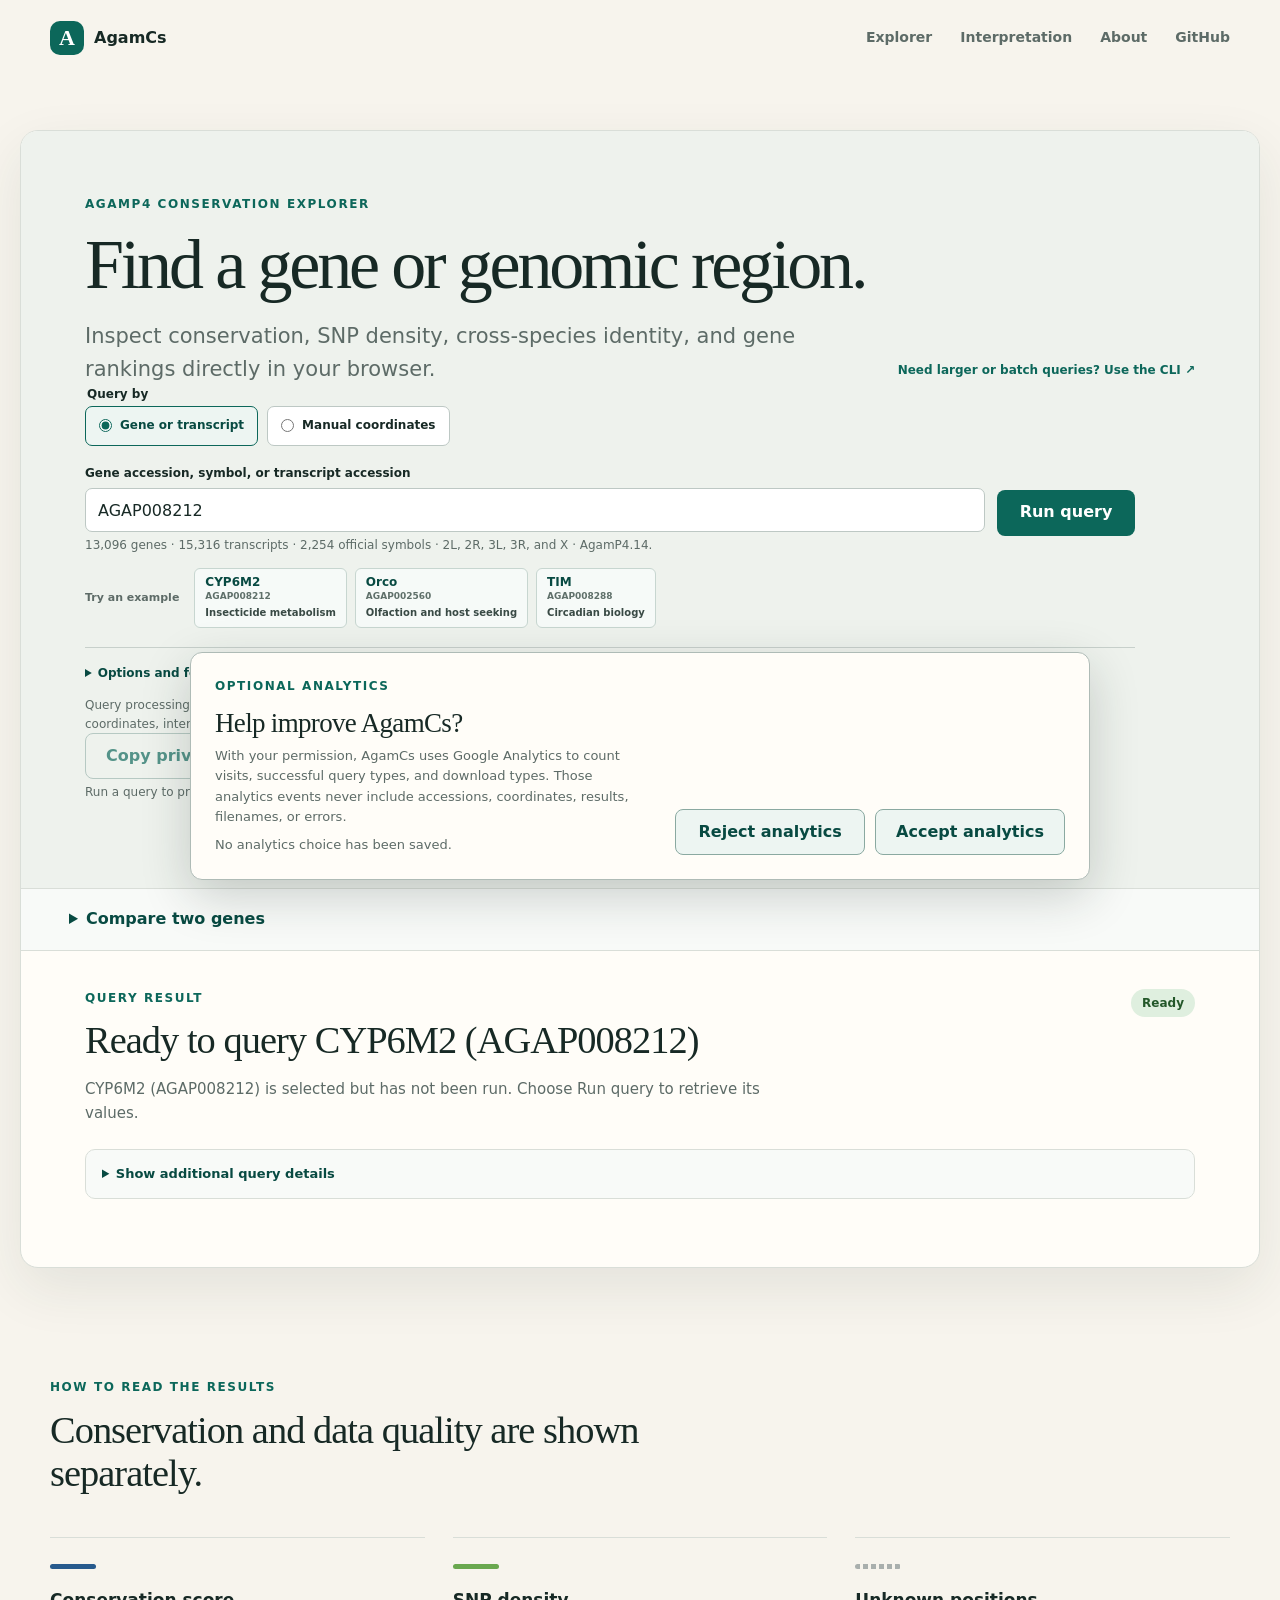
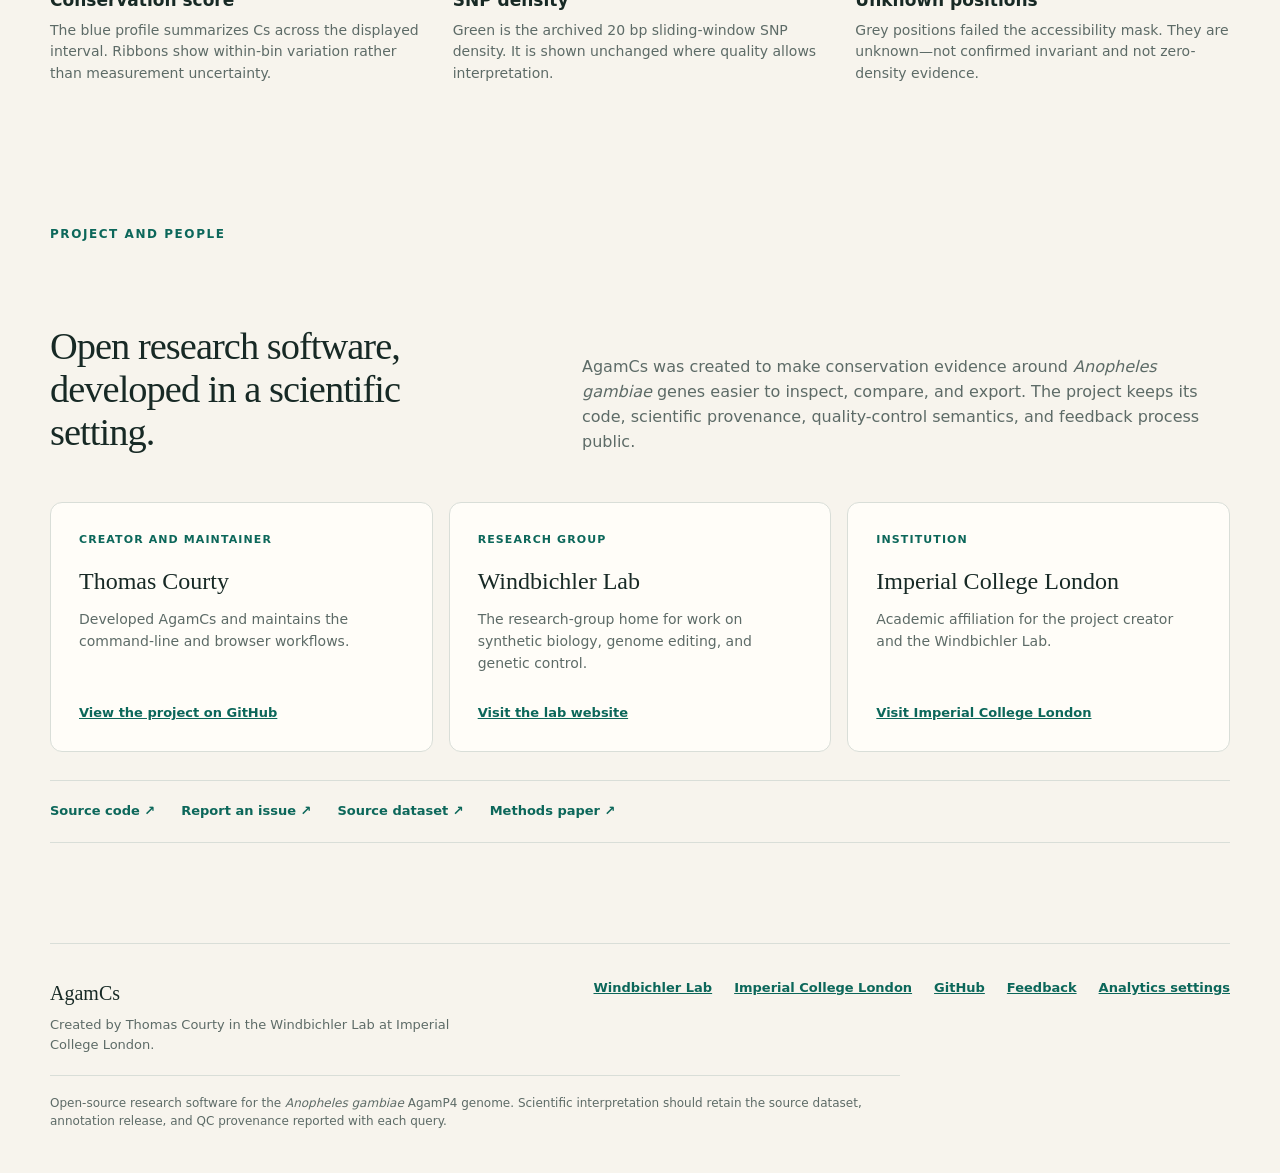
==== docs/index.html @ 81d668f6 "Simplify two-gene comparison presentation" ====
<!doctype html>
<html lang="en">
<head>
  <meta charset="utf-8">
  <meta name="viewport" content="width=device-width, initial-scale=1">
  <meta name="description" content="Explore AgamP4.14 conservation, SNP density, and cross-species identity around Anopheles gambiae genes, transcripts, or any given genomic intervals.">
  <meta name="author" content="Thomas Courty">
  <meta name="theme-color" content="#0c675a">
  <meta property="og:type" content="website">
  <meta property="og:site_name" content="AgamCs">
  <meta property="og:title" content="AgamCs conservation explorer">
  <meta property="og:description" content="Explore AgamP4.14 conservation, SNP density, and cross-species identity around Anopheles gambiae genes, transcripts, or any given genomic intervals.">
  <meta property="og:url" content="https://tycour.github.io/AgamCs/">
  <meta property="og:image" content="https://tycour.github.io/AgamCs/assets/examples/AGAP008212/cs_snp_summary.png">
  <meta name="twitter:card" content="summary_large_image">
  <title>AgamCs conservation explorer</title>
  <link rel="canonical" href="https://tycour.github.io/AgamCs/">
  <link rel="icon" href="assets/favicon.svg" type="image/svg+xml">
  <link rel="stylesheet" href="assets/site.css?v=2026-09-06-two-gene-comparison-v2">
  <script src="assets/plot-model.js?v=2026-09-06-two-gene-comparison-v2" defer></script>
  <script src="assets/query-summary.js?v=2026-09-06-two-gene-comparison-v2" defer></script>
  <script src="assets/query-intervals.js?v=2026-09-06-two-gene-comparison-v2" defer></script>
  <script src="assets/notable-windows.js?v=2026-09-06-two-gene-comparison-v2" defer></script>
  <script src="assets/species-context.js?v=2026-09-06-two-gene-comparison-v2" defer></script>
  <script src="assets/query-report.js?v=2026-09-06-two-gene-comparison-v2" defer></script>
  <script src="assets/two-gene-comparison.js?v=2026-09-06-two-gene-comparison-v2" defer></script>
  <script src="assets/live-plots.js?v=2026-09-06-two-gene-comparison-v2" defer></script>
  <script src="assets/gene-search.js?v=2026-09-06-two-gene-comparison-v2" defer></script>
  <script src="assets/gene-ranking.js?v=2026-09-06-two-gene-comparison-v2" defer></script>
  <script src="assets/accession-lookup.js?v=2026-09-06-two-gene-comparison-v2" defer></script>
  <script src="assets/query-contract.js?v=2026-09-06-two-gene-comparison-v2" defer></script>
  <script src="assets/query-interaction.js?v=2026-09-06-two-gene-comparison-v2" defer></script>
  <script src="assets/query-permalink.js?v=2026-09-06-two-gene-comparison-v2" defer></script>
  <script src="assets/analytics.js?v=2026-09-06-two-gene-comparison-v2" data-measurement-id="G-25RC4QKPP9" defer></script>
  <script src="assets/site.js?v=2026-09-06-two-gene-comparison-v2" defer></script>
</head>
<body>
  <header class="site-header">
    <a class="brand" href="./" aria-label="AgamCs home">
      <span class="brand-mark" aria-hidden="true">A</span>
      <span>AgamCs</span>
    </a>
    <nav aria-label="Primary navigation">
      <a href="#explorer">Explorer</a>
      <a href="#interpretation">Interpretation</a>
      <a href="#about">About</a>
      <a href="https://github.com/Tycour/AgamCs">GitHub</a>
    </nav>
  </header>

  <main>
    <section class="workspace" id="explorer" aria-labelledby="explorer-title">
      <form class="query-panel benchmark-form" id="benchmark-form">
        <div class="query-heading">
          <div>
            <p class="eyebrow">AgamP4 conservation explorer</p>
            <h1 id="explorer-title">Find a gene or genomic region.</h1>
            <p class="lede">Inspect conservation, SNP density, cross-species identity, and gene rankings directly in your browser.</p>
          </div>
          <a class="query-cli-link" href="https://github.com/Tycour/AgamCs#command-line-installation">Need larger or batch queries? Use the CLI ↗</a>
        </div>
        <fieldset class="query-mode-switch">
          <legend>Query by</legend>
          <label class="query-mode-control">
            <input type="radio" name="live-query-mode" value="accession" checked>
            <span>Gene or transcript</span>
          </label>
          <label class="query-mode-control">
            <input type="radio" name="live-query-mode" value="coordinates">
            <span>Manual coordinates</span>
          </label>
        </fieldset>
        <div class="query-primary-row">
          <div class="query-input-panel accession-query-panel" id="accession-query-panel">
            <label for="live-accession">Gene accession, symbol, or transcript accession</label>
            <div class="accession-combobox" id="accession-combobox">
              <input id="live-accession" name="live-accession" value="AGAP008212" autocomplete="off" spellcheck="false" role="combobox" aria-autocomplete="list" aria-haspopup="listbox" aria-expanded="false" aria-controls="accession-suggestions" aria-describedby="accession-index-help accession-search-status">
              <div class="accession-suggestions-panel" id="accession-suggestions-panel" hidden>
                <ul class="accession-suggestions" id="accession-suggestions" role="listbox" aria-label="Matching AgamP4 genes and transcripts"></ul>
                <p class="accession-suggestions-note" id="accession-suggestions-note"></p>
              </div>
            </div>
            <p class="visually-hidden" id="accession-search-status" role="status" aria-live="polite"></p>
            <p class="field-help" id="accession-index-help">Loading the versioned AgamP4.14 gene index…</p>
          </div>
          <div class="query-input-panel coordinate-query-panel" id="coordinate-query-panel" hidden>
            <div>
              <label for="benchmark-chromosome">Chromosome</label>
              <select id="benchmark-chromosome" name="chromosome">
                <option>2L</option><option>2R</option><option>3L</option><option>3R</option><option>X</option>
              </select>
            </div>
            <div>
              <label for="benchmark-start">Start (1-based)</label>
              <input id="benchmark-start" name="start" type="number" min="1" value="6928858">
            </div>
            <div>
              <label for="benchmark-end">End (inclusive)</label>
              <input id="benchmark-end" name="end" type="number" min="1" value="6930547">
            </div>
          </div>
          <button class="button primary query-submit" id="benchmark-submit" type="submit">Run query</button>
        </div>
        <div class="featured-example-strip" id="featured-example-strip">
          <span>Try an example</span>
          <div class="featured-example-actions" id="featured-example-actions" aria-label="Quick featured examples">
            <span class="featured-example-loading">Loading examples…</span>
          </div>
        </div>
        <details class="query-options" id="query-options">
          <summary>Options and featured examples</summary>
          <div class="query-options-body">
            <div class="accession-query-options" id="accession-query-options">
              <div class="padding-control">
                <label for="accession-padding">Padding per side (bp)</label>
                <input id="accession-padding" name="accession-padding" type="number" min="0" step="1" value="0" inputmode="numeric" required>
                <p class="field-help" id="padding-help">Applied only to accession queries. The allowable padding will appear after the gene index loads.</p>
              </div>
              <div class="isoform-control" id="isoform-control" hidden>
                <label for="isoform-select">Transcript isoform</label>
                <select id="isoform-select" name="isoform-select"></select>
                <p class="field-help" id="isoform-help">Choose the representative default or an exact transcript.</p>
              </div>
              <div class="example-shortcut">
                <label for="example-select">Featured examples</label>
                <select id="example-select" name="example-select">
                  <option value="">Choose a featured example...</option>
                </select>
                <p class="field-help" id="catalogue-help">Loading featured examples...</p>
              </div>
            </div>
            <div class="overlap-annotation-control">
              <label for="show-overlapping-annotations">
                <input id="show-overlapping-annotations" name="show-overlapping-annotations" type="checkbox" disabled>
                <span>Show overlapping gene annotations</span>
              </label>
              <p class="field-help" id="overlap-annotation-help">Loading the versioned gene index…</p>
            </div>
          </div>
        </details>
        <p class="privacy-note">Query processing runs in your browser. Optional aggregate usage statistics are sent to Google Analytics only if you accept them; accessions, coordinates, interval names and bounds, results, filenames, and errors are never included.</p>
        <div class="permalink-actions">
          <button class="button secondary" id="copy-query-permalink" type="button" disabled>Copy private permalink…</button>
          <p class="field-help" id="query-permalink-status" aria-live="polite">Run a query to prepare a private permalink. Its fragment is kept out of HTTP requests and referrers.</p>
        </div>
      </form>

      <details class="comparison-disclosure" id="two-gene-comparison">
        <summary>Compare two genes</summary>
      <section class="two-gene-comparison" aria-labelledby="two-gene-comparison-heading">
        <div class="query-summary-heading">
          <div>
            <h2 id="two-gene-comparison-heading">Compare two genes in context</h2>
            <p>See standardized conservation and variation context for two genes. Each locus keeps its own genomic coordinates.</p>
          </div>
        </div>
        <form id="comparison-form" class="comparison-form">
          <label for="comparison-left-accession">Gene or transcript accession / symbol
            <input id="comparison-left-accession" required autocomplete="off" spellcheck="false" value="AGAP008212">
          </label>
          <label for="comparison-right-accession">Compare with
            <input id="comparison-right-accession" required autocomplete="off" spellcheck="false" value="AGAP006241">
          </label>
          <div class="comparison-actions">
            <button class="button primary" id="comparison-submit" type="submit">Compare genes</button>
            <button class="button secondary" id="comparison-cancel" type="button" hidden>Cancel replacement</button>
          </div>
        </form>
        <p class="field-help" id="comparison-status" aria-live="polite">Enter two distinct indexed genes.</p>
        <div class="comparison-results" id="comparison-results" hidden>
          <div class="comparison-locus-grid" id="comparison-locus-grid"></div>
          <div class="query-summary-table-scroll"><table class="query-summary-table comparison-table"><thead><tr><th scope="col">Summary</th><th scope="col" id="comparison-left-heading">Gene</th><th scope="col" id="comparison-right-heading">Gene</th></tr></thead><tbody id="comparison-table-body"></tbody></table></div>
          <details class="comparison-partitions" id="comparison-partitions">
            <summary>Representative-transcript partition percentiles</summary>
            <p>These static rankings use the pinned representative transcript shown above.</p>
            <div class="query-summary-table-scroll"><table class="query-summary-table comparison-table"><thead><tr><th scope="col">Partition</th><th scope="col" id="comparison-left-partition-heading">Gene</th><th scope="col" id="comparison-right-partition-heading">Gene</th></tr></thead><tbody id="comparison-partition-table-body"></tbody></table></div>
          </details>
          <div class="report-actions comparison-downloads">
            <a class="button secondary" id="comparison-left-tsv" hidden download>Download exact TSV</a>
            <a class="button secondary" id="comparison-right-tsv" hidden download>Download exact TSV</a>
            <a class="button secondary" id="comparison-export" hidden download>Download comparison TSV</a>
          </div>
        </div>
      </section>
      </details>

      <div class="results-panel" id="results-portal" aria-live="polite">
        <div class="result-heading">
          <div>
            <p class="eyebrow">Query result</p>
            <h2 id="result-title">Ready for a query</h2>
          </div>
          <span class="ready-badge" id="result-status">Ready</span>
        </div>
        <p class="result-description" id="benchmark-status">Choose an AgamP4.14 gene accession or symbol, transcript accession, manual interval, or featured example.</p>
        <dl class="resolved-accession" id="resolved-accession" hidden>
          <div><dt>Query ID</dt><dd id="resolved-accession-id">—</dd></div>
          <div><dt>Gene</dt><dd id="resolved-gene-id">—</dd></div>
          <div><dt>Transcript</dt><dd id="resolved-transcript">—</dd></div>
          <div><dt>Padding</dt><dd id="resolved-padding">—</dd></div>
          <div><dt>Strand</dt><dd id="resolved-strand">—</dd></div>
          <div><dt>Annotation</dt><dd id="resolved-annotation">—</dd></div>
          <div><dt>Index</dt><dd id="resolved-index-version">—</dd></div>
        </dl>
        <div class="live-visuals" id="live-visuals" hidden>
          <div class="live-visual-heading">
            <div>
              <p class="eyebrow">Query figures</p>
              <h3>Conservation, variation and species identity</h3>
            </div>
            <p id="live-annotation-note">Genomic-coordinate view. Overlapping-gene annotations are optional.</p>
          </div>
          <section class="live-figure-section" id="live-signals-panel" aria-labelledby="live-signals-heading">
            <header class="live-figure-title">
              <div><span>Figure 1</span><h4 id="live-signals-heading">Conservation and SNP density</h4></div>
              <p>Per-base conservation with accessible-base variation and QC context.</p>
            </header>
            <div class="live-plot" id="live-signal-plot"></div>
            <a class="download-link figure-download" id="live-signal-download" hidden download>Download Cs + SNP/QC figure (SVG)</a>
          </section>
          <section class="live-figure-section" id="live-heatmap-panel" aria-labelledby="live-heatmap-heading">
            <header class="live-figure-title">
              <div><span>Figure 2</span><h4 id="live-heatmap-heading">Species identity heatmap</h4></div>
              <p>Cross-species identity across the same genomic interval.</p>
            </header>
            <div class="live-plot" id="live-heatmap-plot"></div>
            <details class="species-display-controls" id="species-display-controls">
              <summary>Species display controls (heatmap only)</summary>
              <p>Selection, ordering, and clade collapse change only Figure 2 and its SVG. The exact TSV and species/clade summary retain all comparison species.</p>
              <div class="species-display-toolbar">
                <label for="species-display-order">Row order
                  <select id="species-display-order">
                    <option value="topology">Versioned topology</option>
                    <option value="alphabetical">Alphabetical</option>
                  </select>
                </label>
                <div class="species-display-actions" aria-label="Species selection actions">
                  <button class="button secondary" id="species-select-all" type="button">Select all</button>
                  <button class="button secondary" id="species-clear-all" type="button">Clear all</button>
                </div>
              </div>
              <fieldset>
                <legend>Visible species</legend>
                <div class="species-checkbox-grid" id="species-checkbox-grid"></div>
              </fieldset>
              <fieldset>
                <legend>Collapse encoded clades</legend>
                <div class="species-checkbox-grid" id="clade-collapse-grid"></div>
              </fieldset>
              <p id="species-display-status" aria-live="polite">All species are shown in versioned-topology order.</p>
            </details>
            <a class="download-link figure-download" id="live-heatmap-download" hidden download>Download species heatmap (SVG)</a>
          </section>
          <section class="plot-range-controls" aria-labelledby="plot-range-heading">
            <div class="plot-range-intro">
              <h4 id="plot-range-heading">Displayed range</h4>
              <p id="plot-range-current">Run a query to enable range zoom.</p>
            </div>
            <div class="plot-range-actions">
              <button class="button secondary" id="plot-range-select" type="button" aria-pressed="false" disabled>Select range</button>
              <button class="button secondary" id="plot-range-back" type="button" disabled>Zoom out</button>
              <button class="button secondary" id="plot-range-reset" type="button" disabled>Reset full query</button>
            </div>
            <div class="plot-range-coordinate-controls" aria-label="Zoom to genomic coordinates">
              <label for="plot-range-start">Start
                <input id="plot-range-start" type="number" step="1" inputmode="numeric" disabled>
              </label>
              <label for="plot-range-end">End
                <input id="plot-range-end" type="number" step="1" inputmode="numeric" disabled>
              </label>
              <button class="button secondary" id="plot-range-apply" type="button" disabled>Zoom to coordinates</button>
            </div>
            <p id="plot-range-status" aria-live="polite">Select range enables horizontal dragging on either plot. Plot selections expand outward to the displayed bin boundaries; the exact TSV remains the full query.</p>
          </section>
        </div>
        <details class="supplementary-results" id="supplementary-results">
          <summary>Show additional query details</summary>
          <div class="supplementary-results-content">
            <div class="plot-resolution-controls" aria-labelledby="plot-resolution-heading">
              <div class="plot-resolution-intro">
                <h4 id="plot-resolution-heading">Plot resolution</h4>
                <p>Adaptive preserves per-base detail for loci through 1,000 bases and otherwise uses the highest bounded display resolution.</p>
              </div>
              <label for="signal-resolution">Cs/SNP signal
                <select id="signal-resolution"><option value="adaptive">Adaptive</option></select>
              </label>
              <label for="heatmap-resolution">Species heatmap
                <select id="heatmap-resolution"><option value="adaptive">Adaptive</option></select>
              </label>
              <p id="plot-resolution-status" aria-live="polite">Effective resolution will appear after a query.</p>
            </div>
            <p class="plot-method-note" id="plot-method-note">Adaptive uses one display bin per base through 1,000 bases, then the bounded maximum of 1,000 bins, preserving the strongest available detail without unbounded SVG growth. Cs itself is per-base; SNP density remains the archived centred 20-bp rolling statistic, and CNEr evidence remains derived from 30/50-bp source windows. Finer display subdivision does not add biological resolution. Hover for query values; range zoom and the optional overlapping-gene tracks re-render retained full-query data without another genomic request. Additional loci use one representative transcript per overlapping gene; the queried gene retains its selected or complete isoform display. Transcript labels link to the matching VectorBase gene record in a new tab. The exact TSV retains every queried base and species row, while SVG downloads use the active displayed range, annotation choice, and resolution.</p>
        <section class="ranking-section" id="ranking-section" aria-labelledby="ranking-section-heading" hidden>
          <h3 id="ranking-section-heading">Representative-transcript gene rankings</h3>
          <p>These static, scope-specific global and chromosome-arm rankings use the pinned representative transcript. Selecting another isoform changes the query summaries, not these rankings.</p>
          <div class="ranking-grid">
            <section class="summary-scope-card summary-ranking-card" id="summary-cs-ranking-card" aria-labelledby="summary-cs-ranking-heading" hidden>
              <header><h4 id="summary-cs-ranking-heading">Cs percentile</h4><small>Higher Cs = more conserved</small></header>
              <div class="summary-metric-pair summary-ranking-scopes">
                <div><span>Whole gene span</span><strong id="summary-cs-rank-span">—</strong><small id="summary-cs-rank-span-detail">—</small></div>
                <div><span>Representative exons</span><strong id="summary-cs-rank-exons">—</strong><small id="summary-cs-rank-exons-detail">—</small></div>
                <div><span>Representative CDS</span><strong id="summary-cs-rank-cds">—</strong><small id="summary-cs-rank-cds-detail">—</small></div>
                <div><span>Representative UTR</span><strong id="summary-cs-rank-utr">—</strong><small id="summary-cs-rank-utr-detail">—</small></div>
                <div><span>Representative introns</span><strong id="summary-cs-rank-introns">—</strong><small id="summary-cs-rank-introns-detail">—</small></div>
              </div>
              <p class="summary-ranking-note" id="summary-cs-ranking-note"></p>
            </section>
            <section class="summary-scope-card summary-ranking-card" id="summary-snp-ranking-card" aria-labelledby="summary-snp-ranking-heading" hidden>
              <header><h4 id="summary-snp-ranking-heading">Low-variation percentile</h4><small>Higher = lower accessible-base SNP density</small></header>
              <div class="summary-metric-pair summary-ranking-scopes">
                <div><span>Whole gene span</span><strong id="summary-snp-rank-span">—</strong><small id="summary-snp-rank-span-detail">—</small></div>
                <div><span>Representative exons</span><strong id="summary-snp-rank-exons">—</strong><small id="summary-snp-rank-exons-detail">—</small></div>
                <div><span>Representative CDS</span><strong id="summary-snp-rank-cds">—</strong><small id="summary-snp-rank-cds-detail">—</small></div>
                <div><span>Representative UTR</span><strong id="summary-snp-rank-utr">—</strong><small id="summary-snp-rank-utr-detail">—</small></div>
                <div><span>Representative introns</span><strong id="summary-snp-rank-introns">—</strong><small id="summary-snp-rank-introns-detail">—</small></div>
              </div>
              <p class="summary-ranking-note" id="summary-snp-ranking-note"></p>
            </section>
          </div>
        </section>
        <details class="query-details">
          <summary>Data source, QC and query limits</summary>
          <dl class="query-provenance" id="query-provenance">
            <div><dt>Assembly</dt><dd id="query-assembly">AgamP4</dd></div>
            <div><dt>Coordinates</dt><dd id="query-coordinate-convention">1-based inclusive</dd></div>
            <div><dt>Arrays</dt><dd id="query-arrays">Cs, SNP density, species stack</dd></div>
            <div><dt>Source</dt><dd><a id="query-source" href="https://doi.org/10.5281/zenodo.4304586">Zenodo 4304586</a></dd></div>
            <div><dt>Accessibility/QC</dt><dd id="query-accessibility">Separate companion track</dd></div>
          </dl>
          <p class="field-help">Browser query limit: 200,000 bases. This engineering ceiling is not a biological threshold: it supports 13,080 of 13,097 indexed genes (99.8702%); the 17 longer genes remain available through the CLI. The versioned index covers AGAP genes and transcript isoforms on 2L, 2R, 3L, 3R, and X; official gene symbols come from a separately versioned AgamP4 naming index. Failed accessibility/QC positions are shown separately as unknown.</p>
        </details>
        <div class="query-summary" id="query-summary" hidden>
          <div class="query-summary-heading">
            <div><h3>Exact query and selected-transcript summaries</h3><p id="query-summary-subject"></p></div>
            <code id="query-summary-version">agamcs-query-summary-v1</code>
          </div>
          <div class="query-summary-table-scroll">
            <table class="query-summary-table">
              <thead>
                <tr>
                  <th scope="col">Scope</th>
                  <th scope="col">Bases</th>
                  <th scope="col">Mean Cs</th>
                  <th scope="col">Accessibility</th>
                  <th scope="col">Accessible-base SNP mean</th>
                  <th scope="col">Longest inaccessible run</th>
                  <th scope="col">80% coverage audit</th>
                </tr>
              </thead>
              <tbody id="query-summary-body"></tbody>
            </table>
          </div>
          <p class="summary-method" id="summary-method-note"></p>
        </div>
        <section class="query-summary named-intervals" id="named-intervals" aria-labelledby="named-intervals-heading" hidden>
          <div class="query-summary-heading">
            <div><h3 id="named-intervals-heading">Named query intervals</h3><p id="named-intervals-subject">Define private, inclusive subregions within the exact retained query.</p></div>
            <code>agamcs-named-query-intervals-v1</code>
          </div>
          <div class="interval-editor" id="interval-editor">
            <label for="interval-name">Name<input id="interval-name" maxlength="80" required></label>
            <label for="interval-start">Start (1-based)<input id="interval-start" type="number" min="1" required></label>
            <label for="interval-end">End (inclusive)<input id="interval-end" type="number" min="1" required></label>
            <button class="button secondary" id="interval-save" type="submit">Add interval</button>
            <button class="button secondary" id="interval-cancel" type="button" hidden>Cancel edit</button>
          </div>
          <p class="field-help" id="interval-status" aria-live="polite">Intervals are browser-local until deliberately included in a permalink or report.</p>
          <div class="query-summary-table-scroll"><table class="query-summary-table interval-table"><thead><tr><th scope="col">Name and scope</th><th scope="col">Bases</th><th scope="col">Mean Cs</th><th scope="col">Accessibility</th><th scope="col">Accessible-base SNP mean</th><th scope="col">Actions</th></tr></thead><tbody id="named-intervals-body"></tbody></table></div>
        </section>
        <section class="query-summary species-context" id="species-context" aria-labelledby="species-context-heading" hidden>
          <div class="query-summary-heading">
            <div>
              <h3 id="species-context-heading">Species and encoded-clade context</h3>
              <p id="species-context-subject">Run a query to summarize exact detected CNEr evidence.</p>
            </div>
            <code id="species-context-version">agamcs-species-context-v1</code>
          </div>
          <div class="query-summary-table-scroll">
            <table class="query-summary-table species-context-table">
              <thead>
                <tr>
                  <th scope="col">Species or clade</th>
                  <th scope="col">Detected CNEr bases</th>
                  <th scope="col">Detected fraction</th>
                  <th scope="col">Mean identity</th>
                  <th scope="col">Longest undetected run</th>
                  <th scope="col">Lowest qualifying 100-bp identity window</th>
                </tr>
              </thead>
              <tbody id="species-context-body"></tbody>
            </table>
          </div>
          <p class="summary-method" id="species-context-method">Zero-coded positions mean no detected CNEr interval and are excluded from identity means. Species fractions use query bases; clade fractions use species × query-base denominators. A 100-bp window qualifies at 80% detected species-bases. Clade rows are limited to named groups already present in the versioned topology; polytomies remain unresolved.</p>
        </section>
        <section class="query-summary notable-windows" id="notable-windows" aria-labelledby="notable-windows-heading" hidden>
          <div class="query-summary-heading">
            <div>
              <h3 id="notable-windows-heading">Notable 100-base windows</h3>
              <p id="notable-windows-subject">Run a query to identify fixed, query-anchored windows.</p>
            </div>
            <code id="notable-windows-version">agamcs-notable-windows-v1</code>
          </div>
          <p class="summary-method" id="notable-windows-method"></p>
          <div class="notable-window-grid">
            <section aria-labelledby="highest-cs-windows-heading">
              <h4 id="highest-cs-windows-heading">Five highest mean-Cs windows</h4>
              <div class="query-summary-table-scroll">
                <table class="query-summary-table notable-window-table">
                  <thead><tr><th scope="col">Window</th><th scope="col">Bases</th><th scope="col">Finite Cs</th><th scope="col">Mean Cs</th><th scope="col">Accessibility</th><th scope="col">Selected-transcript feature</th><th scope="col">Actions</th></tr></thead>
                  <tbody id="highest-cs-windows-body"></tbody>
                </table>
              </div>
            </section>
            <section aria-labelledby="lowest-snp-windows-heading">
              <h4 id="lowest-snp-windows-heading">Five lowest mean-SNP-density windows</h4>
              <div class="query-summary-table-scroll">
                <table class="query-summary-table notable-window-table">
                  <thead><tr><th scope="col">Window</th><th scope="col">Bases</th><th scope="col">Finite Cs</th><th scope="col">Mean SNP density</th><th scope="col">Accessibility</th><th scope="col">Selected-transcript feature</th><th scope="col">Actions</th></tr></thead>
                  <tbody id="lowest-snp-windows-body"></tbody>
                </table>
              </div>
            </section>
          </div>
        </section>
        <section class="query-summary query-report-actions" id="query-report-actions" aria-labelledby="query-report-heading" hidden>
          <div class="query-summary-heading">
            <div>
              <h3 id="query-report-heading">Reproducible query report</h3>
              <p id="query-report-status">Run a query to create a versioned report.</p>
            </div>
            <code id="query-report-version">agamcs-query-report-v2</code>
          </div>
          <div class="report-actions">
            <a class="button secondary" id="query-report-download" hidden download>Download JSON report</a>
            <button class="button secondary" id="copy-methods" type="button">Copy methods</button>
            <button class="button secondary" id="copy-figure-caption" type="button">Copy figure caption</button>
          </div>
          <p class="summary-method">The report records query state, provenance, partitions, named-interval summaries, QC-aware summaries, rankings, notable windows, species/clade context, display settings, and deterministic methods/caption text. It contains no base-level arrays; use the exact TSV for those values.</p>
        </section>
          </div>
        </details>
        <a class="download-link" id="benchmark-download" hidden download="AgamCs-browser-query.tsv">Download exact TSV values</a>
      </div>
    </section>

    <section class="interpretation" id="interpretation">
      <div>
        <p class="eyebrow">How to read the results</p>
        <h2>Conservation and data quality are shown separately.</h2>
      </div>
      <div class="explain-grid">
        <article>
          <span class="metric cs" aria-hidden="true"></span>
          <h3>Conservation score</h3>
          <p>The blue profile summarizes Cs across the displayed interval. Ribbons show within-bin variation rather than measurement uncertainty.</p>
        </article>
        <article>
          <span class="metric snp" aria-hidden="true"></span>
          <h3>SNP density</h3>
          <p>Green is the archived 20 bp sliding-window SNP density. It is shown unchanged where quality allows interpretation.</p>
        </article>
        <article>
          <span class="metric unknown" aria-hidden="true"></span>
          <h3>Unknown positions</h3>
          <p>Grey positions failed the accessibility mask. They are unknown—not confirmed invariant and not zero-density evidence.</p>
        </article>
      </div>
    </section>

    <section class="project-credits" id="about" aria-labelledby="about-title">
      <div class="project-intro">
        <p class="eyebrow">Project and people</p>
        <h2 id="about-title">Open research software, developed in a scientific setting.</h2>
        <p>AgamCs was created to make conservation evidence around <em>Anopheles gambiae</em> genes easier to inspect, compare, and export. The project keeps its code, scientific provenance, quality-control semantics, and feedback process public.</p>
      </div>
      <div class="affiliation-grid">
        <article class="affiliation-card">
          <p class="card-kicker">Creator and maintainer</p>
          <h3>Thomas Courty</h3>
          <p>Developed AgamCs and maintains the command-line and browser workflows.</p>
          <a href="https://github.com/Tycour/AgamCs">View the project on GitHub</a>
        </article>
        <article class="affiliation-card">
          <p class="card-kicker">Research group</p>
          <h3><a href="https://www.windbichlerlab.org/">Windbichler Lab</a></h3>
          <p>The research-group home for work on synthetic biology, genome editing, and genetic control.</p>
          <a href="https://www.windbichlerlab.org/">Visit the lab website</a>
        </article>
        <article class="affiliation-card">
          <p class="card-kicker">Institution</p>
          <h3><a href="https://www.imperial.ac.uk/">Imperial College London</a></h3>
          <p>Academic affiliation for the project creator and the Windbichler Lab.</p>
          <a href="https://www.imperial.ac.uk/">Visit Imperial College London</a>
        </article>
      </div>
      <nav class="project-links" aria-label="Project resources">
        <a href="https://github.com/Tycour/AgamCs">Source code</a>
        <a href="https://github.com/Tycour/AgamCs/issues">Report an issue</a>
        <a href="https://doi.org/10.5281/zenodo.4304586">Source dataset</a>
        <a href="https://doi.org/10.3390/insects12020097">Methods paper</a>
      </nav>
    </section>
  </main>

  <footer class="site-footer">
    <div class="footer-identity">
      <strong>AgamCs</strong>
      <p>Created by Thomas Courty in the Windbichler Lab at Imperial College London.</p>
    </div>
    <div class="footer-links">
      <a href="https://www.windbichlerlab.org/">Windbichler Lab</a>
      <a href="https://www.imperial.ac.uk/">Imperial College London</a>
      <a href="https://github.com/Tycour/AgamCs">GitHub</a>
      <a href="https://github.com/Tycour/AgamCs/issues">Feedback</a>
      <button class="footer-link-button" id="analytics-settings" type="button" hidden>Analytics settings</button>
    </div>
    <p class="footer-note">Open-source research software for the <em>Anopheles gambiae</em> AgamP4 genome. Scientific interpretation should retain the source dataset, annotation release, and QC provenance reported with each query.</p>
  </footer>

  <section class="analytics-consent" id="analytics-consent" role="dialog" aria-labelledby="analytics-consent-title" aria-describedby="analytics-consent-description" tabindex="-1" hidden>
    <div>
      <p class="eyebrow">Optional analytics</p>
      <h2 id="analytics-consent-title">Help improve AgamCs?</h2>
      <p id="analytics-consent-description">With your permission, AgamCs uses Google Analytics to count visits, successful query types, and download types. Those analytics events never include accessions, coordinates, results, filenames, or errors.</p>
      <p class="analytics-consent-status" id="analytics-consent-status" aria-live="polite"></p>
    </div>
    <div class="analytics-consent-actions">
      <button class="button consent-choice" id="analytics-reject" type="button">Reject analytics</button>
      <button class="button consent-choice" id="analytics-accept" type="button">Accept analytics</button>
    </div>
  </section>
</body>
</html>
---- docs/assets/site.css ----
:root {
  --ink: #172925;
  --muted: #5d6b67;
  --paper: #f7f4ed;
  --surface: #fffdf8;
  --line: #d9ded8;
  --teal: #0c675a;
  --teal-dark: #084a42;
  --green: #6aa84f;
  --blue: #275a8d;
  --grey: #a9afad;
  --shadow: 0 20px 55px rgba(30, 54, 48, .09);
}

* { box-sizing: border-box; }
[hidden] { display: none !important; }
.visually-hidden {
  position: absolute !important; width: 1px !important; height: 1px !important;
  padding: 0 !important; margin: -1px !important; overflow: hidden !important;
  clip: rect(0, 0, 0, 0) !important; white-space: nowrap !important; border: 0 !important;
}
html { scroll-behavior: smooth; }
body {
  margin: 0;
  color: var(--ink);
  background: var(--paper);
  font-family: Inter, ui-sans-serif, system-ui, -apple-system, BlinkMacSystemFont, "Segoe UI", sans-serif;
  line-height: 1.55;
}
a { color: inherit; }
button, select, input { font: inherit; }
.site-header, main, footer { width: min(1180px, calc(100% - 40px)); margin-inline: auto; }
.site-header {
  min-height: 76px;
  display: flex;
  align-items: center;
  justify-content: space-between;
}
.brand { display: flex; align-items: center; gap: 10px; font-weight: 760; text-decoration: none; }
.brand-mark {
  display: grid; place-items: center; width: 34px; height: 34px; border-radius: 10px;
  color: white; background: var(--teal); font-family: Georgia, serif; font-size: 22px;
}
.site-header nav { display: flex; gap: 28px; }
.site-header nav a { color: var(--muted); text-decoration: none; font-size: 14px; font-weight: 650; }
.site-header nav a:hover { color: var(--teal); }
.eyebrow { margin: 0 0 12px; color: var(--teal); font-size: 12px; font-weight: 800; letter-spacing: .13em; text-transform: uppercase; }
h1, h2, h3 { margin-top: 0; line-height: 1.12; }
h1 { max-width: 760px; margin-bottom: 24px; font-family: Georgia, serif; font-size: clamp(46px, 7vw, 82px); font-weight: 500; letter-spacing: -.045em; }
h2 { margin-bottom: 18px; font-family: Georgia, serif; font-size: clamp(29px, 3vw, 43px); font-weight: 500; letter-spacing: -.025em; }
h3 { margin-bottom: 10px; font-size: 17px; }
.lede { max-width: 670px; margin: 0; color: var(--muted); font-size: clamp(18px, 2vw, 22px); }
.button { display: inline-flex; justify-content: center; align-items: center; min-height: 46px; padding: 0 20px; border: 1px solid transparent; border-radius: 8px; font-weight: 750; text-decoration: none; cursor: pointer; }
.button.primary { color: white; background: var(--teal); }
.button.primary:hover { background: var(--teal-dark); }
.button:disabled { cursor: wait; opacity: .68; }
.button.secondary { color: var(--teal); border-color: #9db6b0; background: transparent; }
.workspace {
  display: grid;
  grid-template-columns: minmax(0, 1fr);
  width: min(1440px, calc(100vw - 40px));
  margin-top: 54px;
  margin-left: 50%;
  transform: translateX(-50%);
  overflow: hidden;
  background: var(--surface);
  border: 1px solid var(--line);
  border-radius: 18px;
  box-shadow: var(--shadow);
}
.query-panel { padding: clamp(32px, 5vw, 64px); background: #eef2ed; border-bottom: 1px solid var(--line); }
.comparison-disclosure { border-bottom: 1px solid var(--line); background: #f8faf8; }
.comparison-disclosure > summary { padding: 18px clamp(24px, 4vw, 48px); color: var(--teal-dark); cursor: pointer; font-weight: 750; }
.comparison-disclosure > summary:hover { text-decoration: underline; }
.two-gene-comparison { padding: 8px clamp(28px, 4vw, 48px) clamp(28px, 4vw, 48px); }
.comparison-form { display: grid; grid-template-columns: repeat(2, minmax(0, 1fr)) auto; gap: 14px; align-items: end; max-width: 980px; }
.comparison-form label { margin: 0; }
.comparison-form input { width: 100%; }
.comparison-actions { display: flex; gap: 8px; flex-wrap: wrap; }
.comparison-results { margin-top: 18px; }
.comparison-locus-grid { display: grid; grid-template-columns: repeat(2, minmax(0, 1fr)); gap: 14px; margin-bottom: 16px; }
.comparison-locus-card { padding: 14px; border: 1px solid var(--line); border-radius: 8px; background: #fff; }
.comparison-locus-card h3 { margin: 0 0 5px; font-size: 15px; }
.comparison-locus-card p { margin: 5px 0; color: var(--muted); font-size: 12px; line-height: 1.45; }
.comparison-locus-axis { font-family: ui-monospace, SFMono-Regular, Menlo, monospace; color: var(--teal-dark) !important; }
.comparison-downloads { margin-top: 14px; }
.comparison-partitions { margin-top: 14px; }
.comparison-partitions > summary { cursor: pointer; color: var(--teal-dark); font-size: 13px; font-weight: 750; }
.comparison-partitions > p { margin: 8px 0 10px; color: var(--muted); font-size: 12px; }
.query-heading { display: grid; grid-template-columns: minmax(0, 1fr) auto; gap: 28px; align-items: end; }
.query-heading h1 { max-width: 820px; margin-bottom: 16px; font-size: clamp(42px, 6vw, 70px); }
.query-heading .lede { max-width: 760px; font-size: clamp(17px, 2vw, 21px); }
.query-cli-link { margin-bottom: 5px; color: var(--teal); font-size: 12px; font-weight: 750; text-decoration: none; }
.query-cli-link:hover { text-decoration: underline; }
.query-panel label, legend { display: block; margin-bottom: 8px; font-size: 13px; font-weight: 750; }
fieldset { margin: 26px 0 16px; padding: 0; border: 0; }
select { width: 100%; height: 44px; margin-bottom: 4px; padding: 0 12px; color: var(--ink); border: 1px solid #bdc8c4; border-radius: 7px; background: white; }
input { width: 100%; height: 44px; padding: 0 12px; color: var(--ink); border: 1px solid #bdc8c4; border-radius: 7px; background: white; }
.field-help, .privacy-note { color: var(--muted); font-size: 12px; }
.field-help { margin: 4px 0 22px; }
.privacy-note { max-width: 850px; margin: 14px 0 0; }
.results-panel { min-width: 0; padding: 38px clamp(24px, 5vw, 72px) 44px; }
.result-heading { display: flex; justify-content: space-between; align-items: start; }
.result-heading h2 { margin-bottom: 0; }
.ready-badge { padding: 5px 11px; color: #235729; background: #dfefdf; border-radius: 99px; font-size: 12px; font-weight: 800; }
.ready-badge.loading { color: #725015; background: #f5e7c9; }
.ready-badge.error { color: #7b2e2e; background: #f4dddd; }
.result-description { max-width: 700px; margin: 16px 0 0; color: var(--muted); font-size: 15px; }
.tabs { display: flex; gap: 3px; border-bottom: 1px solid var(--line); }
.tabs button { padding: 10px 16px; color: var(--muted); background: none; border: 0; border-bottom: 3px solid transparent; cursor: pointer; font-weight: 750; }
.tabs button[aria-selected="true"] { color: var(--teal); border-bottom-color: var(--teal); }
.download-link { display: inline-block; margin-top: 15px; color: var(--teal); font-size: 13px; font-weight: 750; }
.benchmark-form { margin-top: 0; }
.benchmark-form label, .benchmark-form legend { font-size: 12px; font-weight: 750; }
.query-mode-switch { display: flex; flex-wrap: wrap; gap: 9px; margin: 0 0 18px; }
.query-mode-switch legend { width: 100%; margin-bottom: 2px; }
.query-mode-control {
  display: inline-flex !important; align-items: center; gap: 8px; min-height: 40px; margin: 0 !important;
  padding: 0 13px; border: 1px solid #bdc8c4; border-radius: 7px; background: white; cursor: pointer;
}
.query-mode-control:has(input:checked) { color: var(--teal-dark); border-color: var(--teal); background: #edf5f2; }
.query-mode-control input { width: auto; height: auto; margin: 0; accent-color: var(--teal); }
.query-primary-row { display: grid; grid-template-columns: minmax(0, 1fr) auto; gap: 12px; align-items: start; max-width: 1050px; }
.query-input-panel { margin-top: 0; }
.accession-query-panel { max-width: none; }
.accession-query-panel label { display: block; margin-bottom: 6px; }
.accession-query-panel .field-help { margin-bottom: 0; }
.query-submit { min-width: 138px; margin-top: 26px; white-space: nowrap; }
.accession-combobox { position: relative; }
.accession-suggestions-panel {
  position: absolute; z-index: 12; top: calc(100% + 5px); right: 0; left: 0;
  overflow: hidden; background: white; border: 1px solid #9caaa5; border-radius: 8px;
  box-shadow: 0 14px 35px rgba(23, 41, 37, .18);
}
.accession-suggestions {
  max-height: min(370px, 55vh); margin: 0; padding: 4px; overflow-y: auto; list-style: none;
}
.accession-suggestion {
  display: grid; gap: 2px; padding: 9px 10px; border-radius: 5px; cursor: pointer;
}
.accession-suggestion + .accession-suggestion { border-top: 1px solid #edf0ed; }
.accession-suggestion[aria-selected="true"],
.accession-suggestion:hover { background: #e7f1ee; }
.accession-suggestion-heading { display: flex; flex-wrap: wrap; align-items: baseline; gap: 5px 8px; }
.accession-suggestion-heading strong { color: var(--ink); font-size: 13px; }
.accession-suggestion-accession {
  color: var(--teal-dark); font-family: ui-monospace, SFMono-Regular, Menlo, monospace;
  font-size: 11px; font-weight: 750;
}
.accession-suggestion-description { color: #394a45; font-size: 11px; line-height: 1.35; }
.accession-suggestion-metadata { color: var(--muted); font-size: 10px; line-height: 1.35; }
.accession-suggestion-limit { color: #7b4b14; font-weight: 750; }
.accession-suggestions-note {
  margin: 0; padding: 7px 11px; color: var(--muted); background: #f4f6f3;
  border-top: 1px solid #dfe5e1; font-size: 10px;
}
.featured-example-strip { display: flex; flex-wrap: wrap; gap: 8px 15px; align-items: center; margin-top: 13px; color: var(--muted); font-size: 11px; }
.featured-example-strip > span { font-weight: 800; }
.featured-example-actions { display: flex; flex-wrap: wrap; gap: 8px; }
.featured-example-actions button {
  display: grid; gap: 1px; min-width: 116px; padding: 6px 10px;
  color: var(--teal-dark); text-align: left; background: #f6faf8;
  border: 1px solid #c7d6d0; border-radius: 6px; cursor: pointer;
}
.featured-example-actions button:hover { color: var(--teal); border-color: var(--teal); }
.featured-example-actions button:focus-visible { outline: 3px solid rgba(15, 111, 99, .24); outline-offset: 2px; }
.featured-example-actions strong { font-size: 12px; line-height: 1.2; }
.featured-example-accession { color: #5f706a; font-size: 9px; font-weight: 700; }
.featured-example-topic { color: #394a45; font-size: 10px; font-weight: 650; }
.featured-example-loading { color: var(--muted); }
.query-options { max-width: 1050px; margin-top: 19px; padding-top: 16px; border-top: 1px solid #c7d0cb; }
.query-options > summary, .query-details > summary { width: fit-content; color: var(--teal-dark); cursor: pointer; font-size: 12px; font-weight: 800; }
.query-options > summary:hover, .query-details > summary:hover { color: var(--teal); }
.query-options-body { display: grid; grid-template-columns: minmax(0, 2fr) minmax(220px, .8fr); gap: 22px; margin-top: 18px; }
.accession-query-options { display: grid; grid-template-columns: repeat(3, minmax(0, 1fr)); gap: 18px; }
.padding-control, .isoform-control { margin-top: 0; }
.padding-control .field-help,
.isoform-control .field-help { margin-top: 7px; }
.example-shortcut { margin-top: 0; }
.example-shortcut .field-help { display: grid; gap: 6px; margin-top: 7px; }
.catalogue-example-heading { display: flex; flex-wrap: wrap; gap: 5px 8px; align-items: baseline; }
.catalogue-example-heading strong { color: var(--ink); font-size: 13px; }
.catalogue-example-accession { color: var(--muted); font-size: 10px; font-weight: 700; }
.catalogue-example-topic { color: var(--teal-dark); font-weight: 750; }
.catalogue-example-labels { display: flex; flex-wrap: wrap; gap: 5px; }
.catalogue-example-label {
  width: fit-content; padding: 2px 6px; color: #344b44; background: #edf4f1;
  border: 1px solid #cedbd6; border-radius: 999px; font-size: 9px; font-weight: 750;
}
.catalogue-example-label-qc { color: #68420f; background: #fff6e8; border-color: #e5cfac; }
.catalogue-example-reason, .catalogue-example-teaches, .catalogue-example-limitation { display: block; line-height: 1.45; }
.catalogue-example-teaches { color: #3c504a; }
.catalogue-example-limitation { color: #72511e; }
.coordinate-query-panel { display: grid; grid-template-columns: 130px minmax(170px, 1fr) minmax(170px, 1fr); gap: 12px; max-width: 850px; }
.coordinate-query-panel label { display: block; margin-bottom: 6px; }
.coordinate-query-panel select { margin-bottom: 0; }
.overlap-annotation-control { padding-left: 22px; border-left: 1px solid #ccd5d0; }
.overlap-annotation-control label {
  display: flex; align-items: flex-start; gap: 9px; margin: 0; cursor: pointer;
}
.overlap-annotation-control input { width: auto; height: auto; margin: 2px 0 0; accent-color: var(--teal); }
.overlap-annotation-control input:disabled + span { color: var(--muted); }
.overlap-annotation-control .field-help { margin: 7px 0 0; line-height: 1.45; }
.query-submit:disabled,
.query-submit[aria-busy="true"] {
  background: #78918c;
  box-shadow: none;
  color: #f4f7f6;
  cursor: progress;
  opacity: .82;
}
.resolved-accession { display: flex; flex-wrap: wrap; gap: 18px 30px; margin: 20px 0; padding: 16px; background: #eef5f2; border-radius: 9px; }
.resolved-accession div { min-width: 120px; }
.resolved-accession dt { color: var(--muted); font-size: 11px; font-weight: 800; letter-spacing: .06em; text-transform: uppercase; }
.resolved-accession dd { margin: 3px 0 0; font-size: 13px; font-weight: 700; }
.query-provenance { display: flex; flex-wrap: wrap; gap: 22px 34px; margin: 20px 0; padding: 16px 0; border-top: 1px solid var(--line); border-bottom: 1px solid var(--line); }
.query-provenance div { min-width: 130px; flex: 1; }
.query-provenance dt, .summary-metric-pair span { color: var(--muted); font-size: 11px; font-weight: 800; letter-spacing: .06em; text-transform: uppercase; }
.query-provenance dd { margin: 3px 0 0; font-size: 13px; font-weight: 650; }
.query-provenance a { color: var(--teal); }
.query-details { margin: 22px 0 0; }
.query-details .query-provenance { margin-bottom: 12px; }
.query-details > .field-help { margin-bottom: 0; }
.supplementary-results { margin: 24px 0; border: 1px solid var(--line); border-radius: 10px; background: #f8faf8; }
.supplementary-results > summary { padding: 14px 16px; color: var(--teal-dark); cursor: pointer; font-size: 13px; font-weight: 800; }
.supplementary-results[open] > summary { border-bottom: 1px solid var(--line); }
.supplementary-results-content { padding: 0 18px 18px; }
.supplementary-results-content > :first-child { margin-top: 18px; }
.query-summary { margin-top: 30px; padding-top: 26px; border-top: 1px solid var(--line); }
.query-summary-heading { display: flex; justify-content: space-between; gap: 24px; align-items: start; margin-bottom: 14px; }
.query-summary-heading h3 { margin: 0 0 5px; }
.query-summary-heading p { margin: 0; color: var(--muted); font-size: 12px; }
.query-summary-heading code { padding: 5px 7px; border: 1px solid var(--line); border-radius: 5px; color: var(--teal-dark); background: #f3f7f5; font-size: 11px; white-space: nowrap; }
.report-actions { display: flex; flex-wrap: wrap; gap: 9px; }
.interval-editor { display: flex; flex-wrap: wrap; align-items: end; gap: 10px; margin-bottom: 10px; }
.interval-editor label { display: grid; gap: 5px; color: var(--muted); font-size: 11px; font-weight: 700; }
.interval-editor input { min-width: 130px; }
.interval-table { min-width: 1120px; }
.interval-table .notable-window-actions { flex-wrap: wrap; }
.query-summary-table-scroll { overflow-x: auto; border: 1px solid var(--line); border-radius: 8px; }
.query-summary-table { width: 100%; min-width: 1040px; border-collapse: collapse; font-size: 12px; }
.query-summary-table th, .query-summary-table td { padding: 10px 11px; border-bottom: 1px solid var(--line); text-align: left; vertical-align: top; }
.query-summary-table thead th { color: var(--muted); background: #f3f7f5; font-size: 10px; letter-spacing: .05em; text-transform: uppercase; }
.query-summary-table tbody tr:last-child th, .query-summary-table tbody tr:last-child td { border-bottom: 0; }
.query-summary-table tbody th { min-width: 175px; font-size: 12px; }
.query-summary-table span, .query-summary-table strong, .query-summary-table small { display: block; }
.query-summary-table strong { font-size: 13px; white-space: nowrap; }
.query-summary-table small { margin-top: 3px; color: var(--muted); font-size: 10px; line-height: 1.35; }
.species-display-controls { margin-top: 14px; padding: 12px 14px; border: 1px solid var(--line); border-radius: 8px; background: #f8fbfa; }
.species-display-controls > summary { color: var(--teal-dark); cursor: pointer; font-size: 12px; font-weight: 800; }
.species-display-controls > p { margin: 9px 0; color: var(--muted); font-size: 11px; line-height: 1.45; }
.species-display-toolbar { display: flex; flex-wrap: wrap; gap: 12px 20px; align-items: end; margin: 14px 0; }
.species-display-toolbar label { min-width: 190px; font-size: 11px; font-weight: 750; }
.species-display-toolbar select { margin-top: 5px; }
.species-display-actions { display: flex; flex-wrap: wrap; gap: 7px; }
.species-display-actions .button { min-height: 35px; padding: 0 10px; font-size: 11px; }
.species-display-controls fieldset { margin: 12px 0 0; padding: 10px 12px 12px; border: 1px solid #ccd5d0; border-radius: 7px; }
.species-display-controls legend { padding: 0 5px; color: var(--ink); font-size: 11px; font-weight: 800; }
.species-checkbox-grid { display: grid; grid-template-columns: repeat(auto-fit, minmax(180px, 1fr)); gap: 7px 12px; }
.species-checkbox-grid label { display: flex; gap: 7px; align-items: flex-start; color: #344b44; font-size: 11px; line-height: 1.35; cursor: pointer; }
.species-checkbox-grid input { width: auto; height: auto; margin: 2px 0 0; accent-color: var(--teal); }
.species-context-table { min-width: 1120px; }
.species-context-table tr.clade-row th { color: var(--teal-dark); }
.species-context-table tr.clade-row { background: #f6faf8; }
.notable-windows > .summary-method { margin: -2px 0 15px; }
.notable-window-grid { display: grid; gap: 22px; }
.notable-window-grid h4 { margin: 0 0 8px; font-size: 15px; }
.notable-window-table { min-width: 1100px; }
.notable-window-table tbody th { min-width: 120px; }
.notable-window-actions { display: flex; flex-wrap: wrap; gap: 6px; }
.notable-window-actions .button { min-height: 33px; padding: 0 9px; font-size: 11px; }
.notable-window-empty { color: var(--muted); }
.summary-scope-card { border: 1px solid var(--line); border-radius: 8px; }
.summary-metric-pair span, .summary-metric-pair strong, .summary-metric-pair small { display: block; }
.summary-metric-pair strong { margin-top: 4px; font-size: 17px; }
.summary-scope-card small, .summary-metric-pair small { color: var(--muted); font-size: 10px; line-height: 1.35; }
.summary-scope-card header { display: flex; justify-content: space-between; gap: 12px; align-items: baseline; padding: 11px 13px; border-bottom: 1px solid var(--line); }
.summary-scope-card h4 { margin: 0; font-size: 13px; }
.summary-scope-card header small { white-space: nowrap; }
.summary-scope-card header small span { display: inline; }
.summary-metric-pair { display: grid; grid-template-columns: 1fr 1fr; }
.summary-metric-pair > div { min-width: 0; padding: 12px 13px; }
.summary-metric-pair > div + div { border-left: 1px solid var(--line); }
.summary-metric-pair small { margin-top: 5px; }
.summary-ranking-scopes { grid-template-columns: 1fr; }
.summary-ranking-scopes > div + div { border-top: 1px solid var(--line); border-left: 0; }
.summary-method { margin: 12px 0 0; color: var(--muted); font-size: 12px; line-height: 1.5; }
.ranking-section { margin: 24px 0; }
.ranking-section > h3 { margin: 0 0 5px; }
.ranking-section > p { margin: 0 0 12px; color: var(--muted); font-size: 12px; }
.ranking-grid { display: none; grid-template-columns: repeat(2, minmax(0, 1fr)); gap: 14px; }
.ranking-grid:has(> .summary-ranking-card:not([hidden])) { display: grid; }
.summary-ranking-card { margin: 0; }
.summary-ranking-note { margin: 0; padding: 0 13px 12px; color: var(--muted); font-size: 11px; line-height: 1.45; }
.live-visuals { min-width: 0; margin: 26px 0 34px; }
.live-visual-heading { display: flex; justify-content: space-between; gap: 28px; align-items: end; margin-bottom: 22px; }
.live-visual-heading h3 { margin-bottom: 0; font-family: Georgia, serif; font-size: 29px; font-weight: 500; }
.live-visual-heading > p { max-width: 430px; margin: 0; color: var(--muted); font-size: 13px; text-align: right; }
.live-figure-section { padding: 18px; border: 1px solid var(--line); border-radius: 11px; background: #fbfcfa; }
.live-figure-section + .live-figure-section { margin-top: 18px; }
.live-figure-title { display: flex; justify-content: space-between; gap: 22px; align-items: end; margin-bottom: 14px; }
.live-figure-title > div { display: flex; flex-wrap: wrap; gap: 5px 10px; align-items: baseline; }
.live-figure-title span { color: var(--teal); font-size: 11px; font-weight: 800; letter-spacing: .1em; text-transform: uppercase; }
.live-figure-title h4 { margin: 0; font-family: Georgia, serif; font-size: 22px; font-weight: 500; }
.live-figure-title p { max-width: 390px; margin: 0; color: var(--muted); font-size: 12px; text-align: right; }
.plot-resolution-controls {
  display: grid;
  grid-template-columns: minmax(260px, 1fr) repeat(2, minmax(150px, 220px));
  gap: 14px 18px;
  align-items: end;
  margin-top: 22px;
  padding: 18px;
  border: 1px solid var(--line);
  border-radius: 10px;
  background: var(--surface);
}
.plot-resolution-intro h4 { margin: 0 0 5px; font-size: 15px; }
.plot-resolution-intro p { margin: 0; color: var(--muted); font-size: 12px; line-height: 1.45; }
.plot-resolution-controls label { display: grid; gap: 6px; font-size: 12px; font-weight: 750; }
.plot-resolution-controls select { width: 100%; }
#plot-resolution-status { grid-column: 1 / -1; margin: 0; color: var(--muted); font-size: 12px; }
.plot-range-controls {
  display: grid;
  grid-template-columns: minmax(260px, 1fr) auto;
  gap: 14px 20px;
  align-items: end;
  margin-top: 12px;
  padding: 18px;
  border: 1px solid var(--line);
  border-radius: 10px;
  background: #f8faf8;
}
.plot-range-intro h4 { margin: 0 0 5px; font-size: 15px; }
.plot-range-intro p { margin: 0; color: var(--muted); font-size: 12px; line-height: 1.45; }
.plot-range-actions { display: flex; flex-wrap: wrap; gap: 8px; justify-content: flex-end; }
.plot-range-actions .button, .plot-range-coordinate-controls .button { min-height: 40px; padding: 0 14px; }
.plot-range-controls .button:disabled { cursor: not-allowed; }
.plot-range-coordinate-controls {
  grid-column: 1 / -1;
  display: grid;
  grid-template-columns: minmax(130px, 190px) minmax(130px, 190px) auto;
  gap: 10px;
  align-items: end;
}
.plot-range-coordinate-controls label { display: grid; gap: 6px; font-size: 12px; font-weight: 750; }
#plot-range-status { grid-column: 1 / -1; margin: 0; color: var(--muted); font-size: 12px; }
#plot-range-select[aria-pressed="true"] { color: white; border-color: var(--teal); background: var(--teal); }
.live-plot { position: relative; overflow-x: auto; border: 1px solid #e3e8e2; background: #fff; }
.live-plot.range-selection-enabled svg { cursor: crosshair; user-select: none; }
.plot-range-selection { fill: #dd9d3c; stroke: #9a6417; stroke-width: 1; }
.live-svg { display: block; width: 100%; min-width: 780px; height: auto; font-family: Inter, ui-sans-serif, system-ui, sans-serif; }
.live-tooltip {
  position: absolute; z-index: 5; display: grid; min-width: 165px; padding: 9px 11px;
  color: white; background: rgba(23, 41, 37, .94); border-radius: 6px;
  pointer-events: none; font-size: 11px; line-height: 1.4; box-shadow: 0 8px 24px rgba(23, 41, 37, .18);
}
.live-tooltip strong { margin-bottom: 2px; font-size: 12px; }
.plot-method-note { margin: 13px 0 0; color: var(--muted); font-size: 12px; }
.figure-download { margin-top: 11px; }
.interpretation { padding: 110px 0 90px; }
.interpretation > div:first-child { max-width: 640px; }
.explain-grid { display: grid; grid-template-columns: repeat(3, 1fr); gap: 28px; margin-top: 42px; }
.explain-grid article { padding: 26px 0; border-top: 1px solid var(--line); }
.explain-grid p { margin: 0; color: var(--muted); font-size: 14px; }
.metric { display: block; width: 46px; height: 5px; margin-bottom: 22px; border-radius: 5px; }
.metric.cs { background: var(--blue); }
.metric.snp { background: var(--green); }
.metric.unknown { background: repeating-linear-gradient(90deg, var(--grey), var(--grey) 5px, transparent 5px, transparent 8px); }
.project-credits { padding: 24px 0 100px; }
.project-intro { display: grid; grid-template-columns: minmax(260px, .8fr) minmax(320px, 1.2fr); gap: clamp(36px, 8vw, 100px); align-items: end; }
.project-intro .eyebrow { grid-column: 1 / -1; margin-bottom: -18px; }
.project-intro h2 { margin-bottom: 0; }
.project-intro > p:last-child { margin: 0; color: var(--muted); font-size: 16px; }
.affiliation-grid { display: grid; grid-template-columns: repeat(3, 1fr); gap: 16px; margin-top: 48px; }
.affiliation-card { display: flex; flex-direction: column; min-height: 250px; padding: 28px; background: var(--surface); border: 1px solid var(--line); border-radius: 12px; }
.affiliation-card h3 { margin-bottom: 14px; font-family: Georgia, serif; font-size: 24px; font-weight: 500; }
.affiliation-card h3 a { text-decoration: none; }
.affiliation-card p:not(.card-kicker) { margin: 0 0 24px; color: var(--muted); font-size: 14px; }
.affiliation-card > a { margin-top: auto; color: var(--teal); font-size: 13px; font-weight: 750; }
.card-kicker { margin: 0 0 20px; color: var(--teal); font-size: 11px; font-weight: 800; letter-spacing: .1em; text-transform: uppercase; }
.project-links { display: flex; flex-wrap: wrap; gap: 12px 26px; margin-top: 28px; padding: 20px 0; border-top: 1px solid var(--line); border-bottom: 1px solid var(--line); }
.project-links a { color: var(--teal); font-size: 13px; font-weight: 750; text-decoration: none; }
.project-links a::after { content: " ↗"; }
.site-footer { display: grid; grid-template-columns: minmax(230px, .8fr) minmax(280px, 1.2fr); gap: 20px 60px; padding: 34px 0 42px; color: var(--muted); border-top: 1px solid var(--line); font-size: 13px; }
.footer-identity strong { display: block; margin-bottom: 6px; color: var(--ink); font-family: Georgia, serif; font-size: 20px; font-weight: 500; }
.site-footer p { margin: 0; }
.footer-links { display: flex; flex-wrap: wrap; justify-content: flex-end; align-content: start; gap: 9px 22px; }
.site-footer a, .footer-link-button { color: var(--teal); font-weight: 700; }
.footer-link-button { padding: 0; border: 0; background: none; text-decoration: underline; cursor: pointer; }
.footer-note { grid-column: 1 / -1; max-width: 850px; padding-top: 18px; border-top: 1px solid var(--line); font-size: 12px; }
.analytics-consent {
  position: fixed; z-index: 20; right: 20px; bottom: 20px; left: 20px;
  display: grid; grid-template-columns: minmax(0, 1fr) auto; gap: 24px;
  width: min(900px, calc(100% - 40px)); margin: 0 auto; padding: 24px;
  max-height: calc(100vh - 40px); overflow-y: auto;
  background: var(--surface); border: 1px solid #aebbb6; border-radius: 12px; box-shadow: 0 16px 50px rgba(23, 41, 37, .2);
}
.analytics-consent h2 { margin-bottom: 8px; font-size: 27px; }
.analytics-consent p:not(.eyebrow) { max-width: 650px; margin: 0; color: var(--muted); font-size: 13px; }
.analytics-consent-status { padding-top: 8px; }
.analytics-consent-actions { display: grid; grid-template-columns: 1fr 1fr; gap: 10px; align-self: end; }
.button.consent-choice { min-width: 145px; color: var(--teal-dark); border-color: #8aa9a1; background: #edf5f2; }
.button.consent-choice:hover { border-color: var(--teal); background: #e2efeb; }
.error-page { min-height: 100vh; display: grid; place-items: center; }
.not-found { width: min(620px, calc(100% - 40px)); padding: 48px 0; }
.not-found .brand { margin-bottom: 84px; }
.not-found h1 { margin-bottom: 22px; font-size: clamp(48px, 10vw, 82px); }
.not-found .lede { margin-bottom: 32px; }
:focus-visible { outline: 3px solid #dd9d3c; outline-offset: 3px; }

@media (max-width: 800px) {
  .site-header nav a:not(:last-child) { display: none; }
  .workspace { grid-template-columns: 1fr; margin-top: 26px; }
  .query-panel { padding: 32px 24px; }
  .comparison-disclosure > summary { padding: 18px 24px; }
  .two-gene-comparison { padding: 8px 24px 28px; }
  .comparison-form, .comparison-locus-grid { grid-template-columns: 1fr; }
  .query-heading { grid-template-columns: 1fr; gap: 12px; }
  .query-cli-link { margin-bottom: 0; }
  .query-primary-row { grid-template-columns: 1fr; }
  .query-submit { width: 100%; margin-top: 0; }
  .query-options-body, .accession-query-options { grid-template-columns: 1fr; }
  .overlap-annotation-control { padding: 18px 0 0; border-top: 1px solid #ccd5d0; border-left: 0; }
  .coordinate-query-panel { grid-template-columns: 1fr; }
  .query-summary-heading { display: block; }
  .query-summary-heading code { display: inline-block; margin-top: 9px; }
  .ranking-grid:has(> .summary-ranking-card:not([hidden])) { grid-template-columns: 1fr; }
  .live-visual-heading, .live-figure-title { display: block; }
  .live-visual-heading > p, .live-figure-title p { margin-top: 8px; text-align: left; }
  .plot-resolution-controls { grid-template-columns: 1fr; }
  #plot-resolution-status { grid-column: 1; }
  .plot-range-controls { grid-template-columns: 1fr; }
  .plot-range-actions { justify-content: flex-start; }
  .plot-range-coordinate-controls { grid-column: 1; grid-template-columns: 1fr; }
  #plot-range-status { grid-column: 1; }
  .summary-metric-pair > div + div { border-left: 1px solid var(--line); }
  .summary-ranking-scopes > div + div { border-left: 0; }
  .explain-grid { grid-template-columns: 1fr; gap: 4px; }
  .project-intro, .affiliation-grid, .site-footer { grid-template-columns: 1fr; }
  .project-intro .eyebrow, .footer-note { grid-column: 1; }
  .project-intro .eyebrow { margin-bottom: -8px; }
  .affiliation-card { min-height: 0; }
  .footer-links { justify-content: flex-start; }
  .analytics-consent { grid-template-columns: 1fr; gap: 18px; }
  .analytics-consent-actions { width: 100%; }
  .button.consent-choice { min-width: 0; }
}

@media (max-width: 460px) {
  .analytics-consent { right: 10px; bottom: 10px; left: 10px; width: calc(100% - 20px); padding: 20px; }
  .analytics-consent-actions { grid-template-columns: 1fr; }
}

@media (prefers-reduced-motion: reduce) { html { scroll-behavior: auto; } }
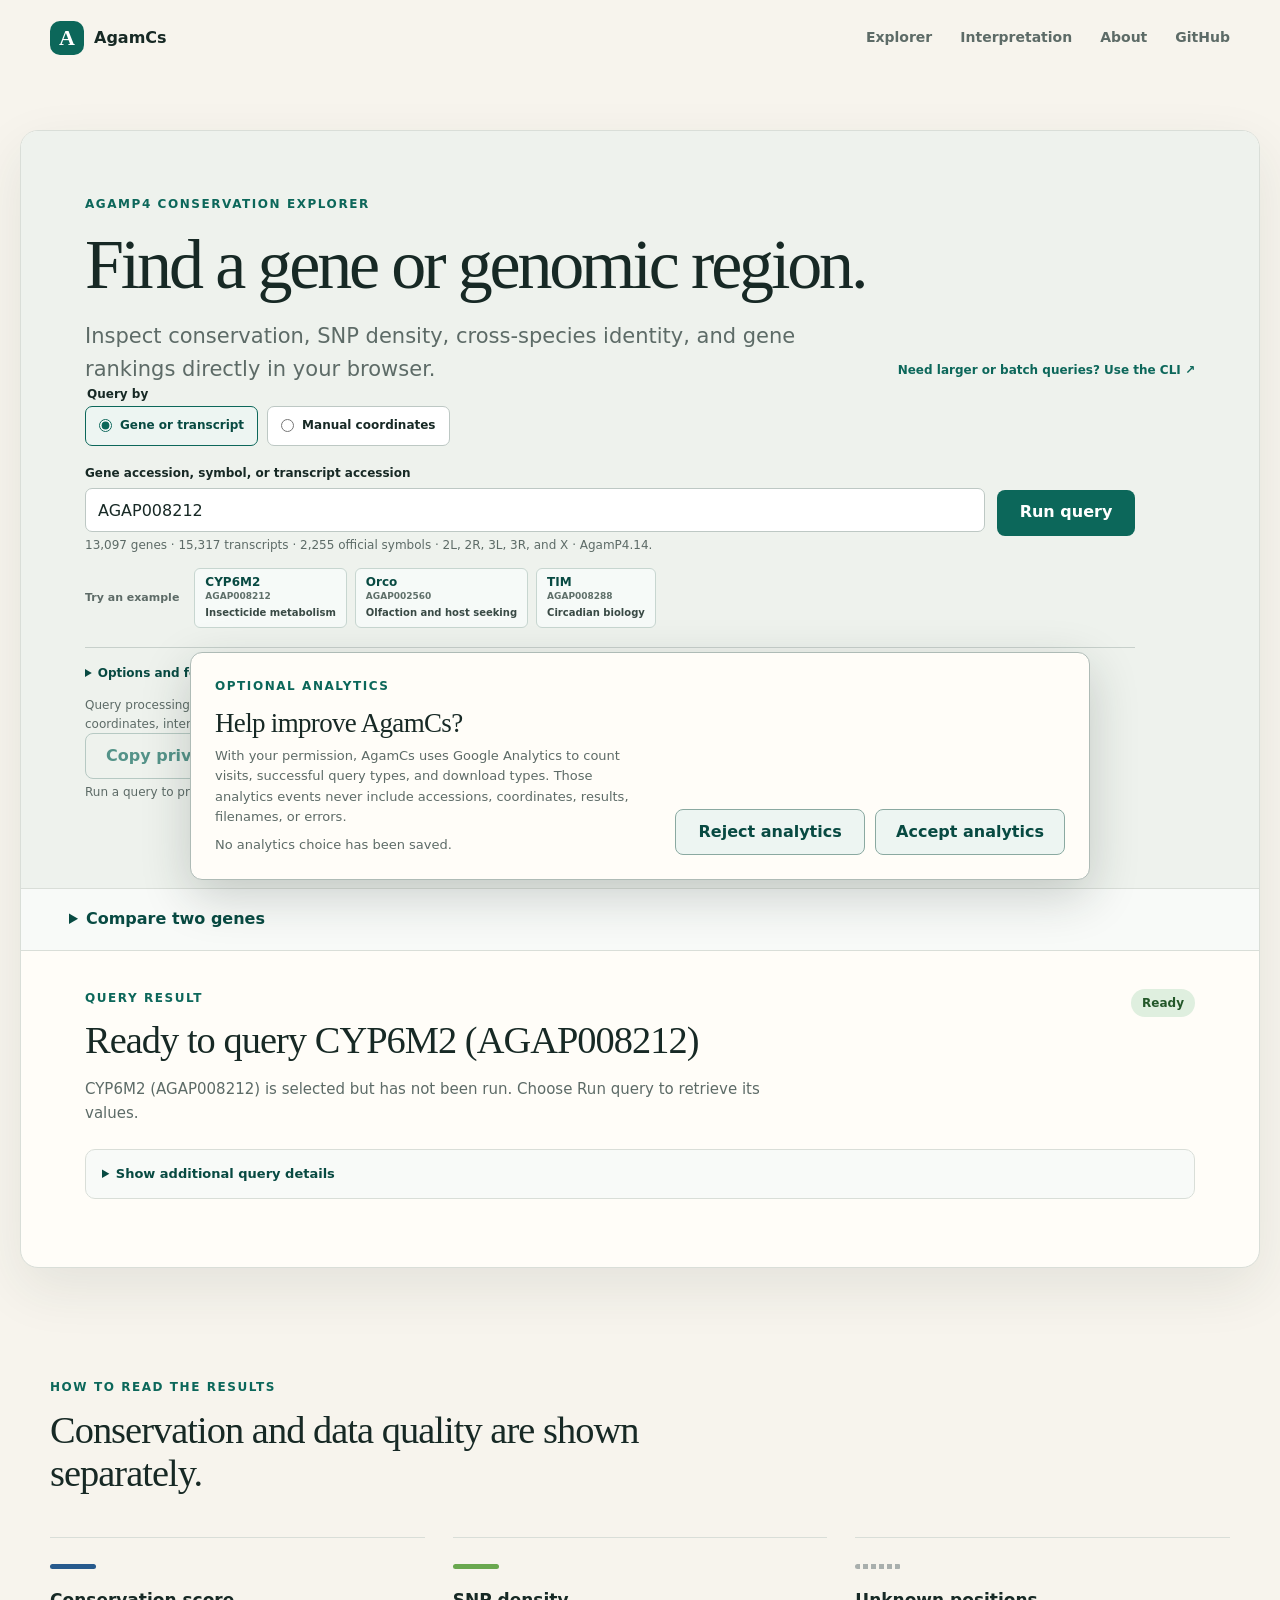
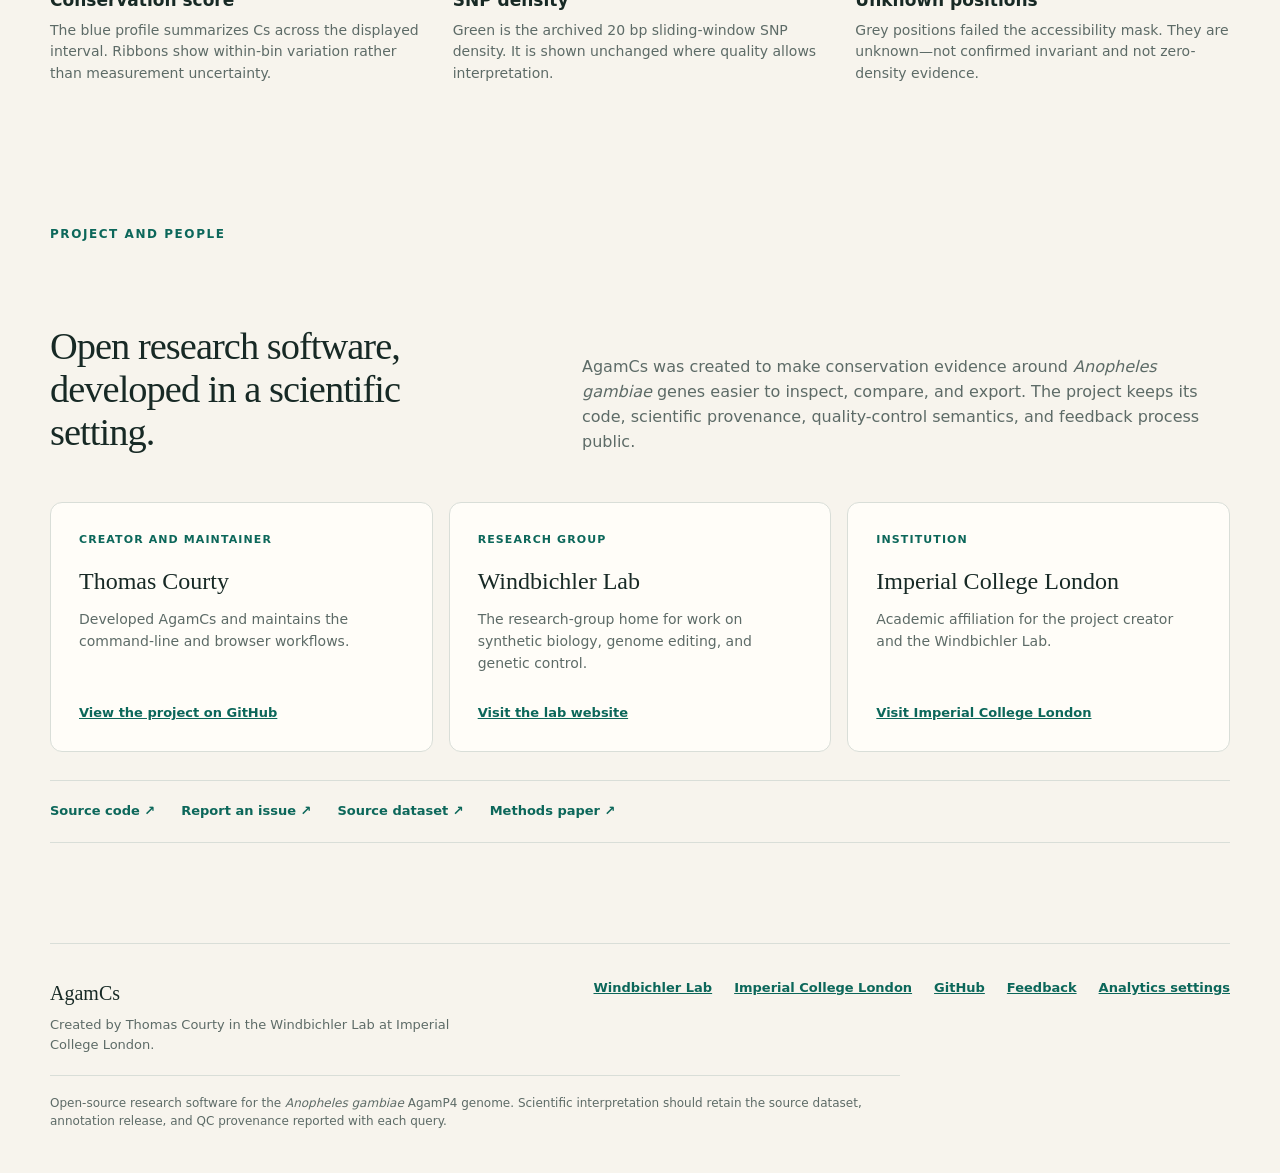
==== commit 7a9ade6d: "Restore AGAP013705 search without featuring it on the homepage" ====
--- a/docs/index.html
+++ b/docs/index.html
@@ -16,23 +16,23 @@
   <title>AgamCs conservation explorer</title>
   <link rel="canonical" href="https://tycour.github.io/AgamCs/">
   <link rel="icon" href="assets/favicon.svg" type="image/svg+xml">
-  <link rel="stylesheet" href="assets/site.css?v=2026-09-06-two-gene-comparison-v2">
-  <script src="assets/plot-model.js?v=2026-09-06-two-gene-comparison-v2" defer></script>
-  <script src="assets/query-summary.js?v=2026-09-06-two-gene-comparison-v2" defer></script>
-  <script src="assets/query-intervals.js?v=2026-09-06-two-gene-comparison-v2" defer></script>
-  <script src="assets/notable-windows.js?v=2026-09-06-two-gene-comparison-v2" defer></script>
-  <script src="assets/species-context.js?v=2026-09-06-two-gene-comparison-v2" defer></script>
-  <script src="assets/query-report.js?v=2026-09-06-two-gene-comparison-v2" defer></script>
-  <script src="assets/two-gene-comparison.js?v=2026-09-06-two-gene-comparison-v2" defer></script>
-  <script src="assets/live-plots.js?v=2026-09-06-two-gene-comparison-v2" defer></script>
-  <script src="assets/gene-search.js?v=2026-09-06-two-gene-comparison-v2" defer></script>
-  <script src="assets/gene-ranking.js?v=2026-09-06-two-gene-comparison-v2" defer></script>
-  <script src="assets/accession-lookup.js?v=2026-09-06-two-gene-comparison-v2" defer></script>
-  <script src="assets/query-contract.js?v=2026-09-06-two-gene-comparison-v2" defer></script>
-  <script src="assets/query-interaction.js?v=2026-09-06-two-gene-comparison-v2" defer></script>
-  <script src="assets/query-permalink.js?v=2026-09-06-two-gene-comparison-v2" defer></script>
-  <script src="assets/analytics.js?v=2026-09-06-two-gene-comparison-v2" data-measurement-id="G-25RC4QKPP9" defer></script>
-  <script src="assets/site.js?v=2026-09-06-two-gene-comparison-v2" defer></script>
+  <link rel="stylesheet" href="assets/site.css?v=2026-10-15-restore-gene-search-v1">
+  <script src="assets/plot-model.js?v=2026-10-15-restore-gene-search-v1" defer></script>
+  <script src="assets/query-summary.js?v=2026-10-15-restore-gene-search-v1" defer></script>
+  <script src="assets/query-intervals.js?v=2026-10-15-restore-gene-search-v1" defer></script>
+  <script src="assets/notable-windows.js?v=2026-10-15-restore-gene-search-v1" defer></script>
+  <script src="assets/species-context.js?v=2026-10-15-restore-gene-search-v1" defer></script>
+  <script src="assets/query-report.js?v=2026-10-15-restore-gene-search-v1" defer></script>
+  <script src="assets/two-gene-comparison.js?v=2026-10-15-restore-gene-search-v1" defer></script>
+  <script src="assets/live-plots.js?v=2026-10-15-restore-gene-search-v1" defer></script>
+  <script src="assets/gene-search.js?v=2026-10-15-restore-gene-search-v1" defer></script>
+  <script src="assets/gene-ranking.js?v=2026-10-15-restore-gene-search-v1" defer></script>
+  <script src="assets/accession-lookup.js?v=2026-10-15-restore-gene-search-v1" defer></script>
+  <script src="assets/query-contract.js?v=2026-10-15-restore-gene-search-v1" defer></script>
+  <script src="assets/query-interaction.js?v=2026-10-15-restore-gene-search-v1" defer></script>
+  <script src="assets/query-permalink.js?v=2026-10-15-restore-gene-search-v1" defer></script>
+  <script src="assets/analytics.js?v=2026-10-15-restore-gene-search-v1" data-measurement-id="G-25RC4QKPP9" defer></script>
+  <script src="assets/site.js?v=2026-10-15-restore-gene-search-v1" defer></script>
 </head>
 <body>
   <header class="site-header">
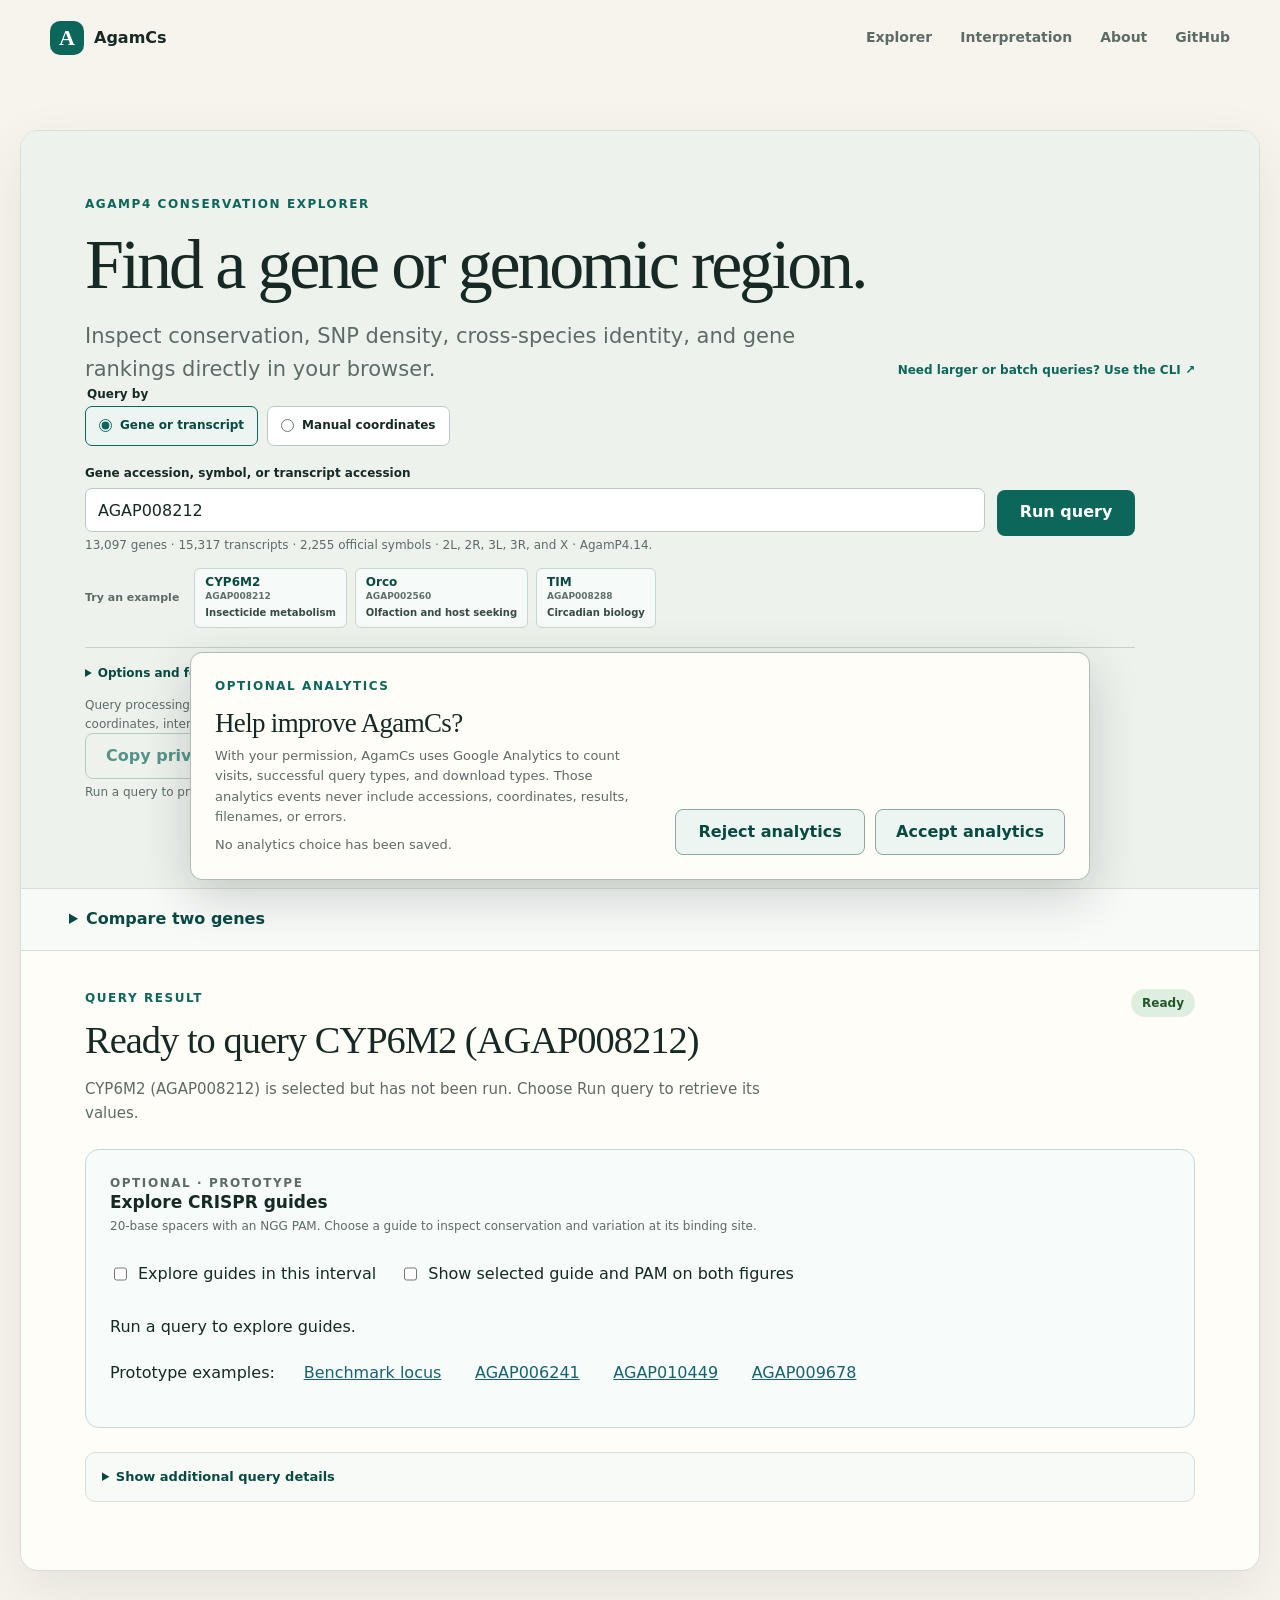
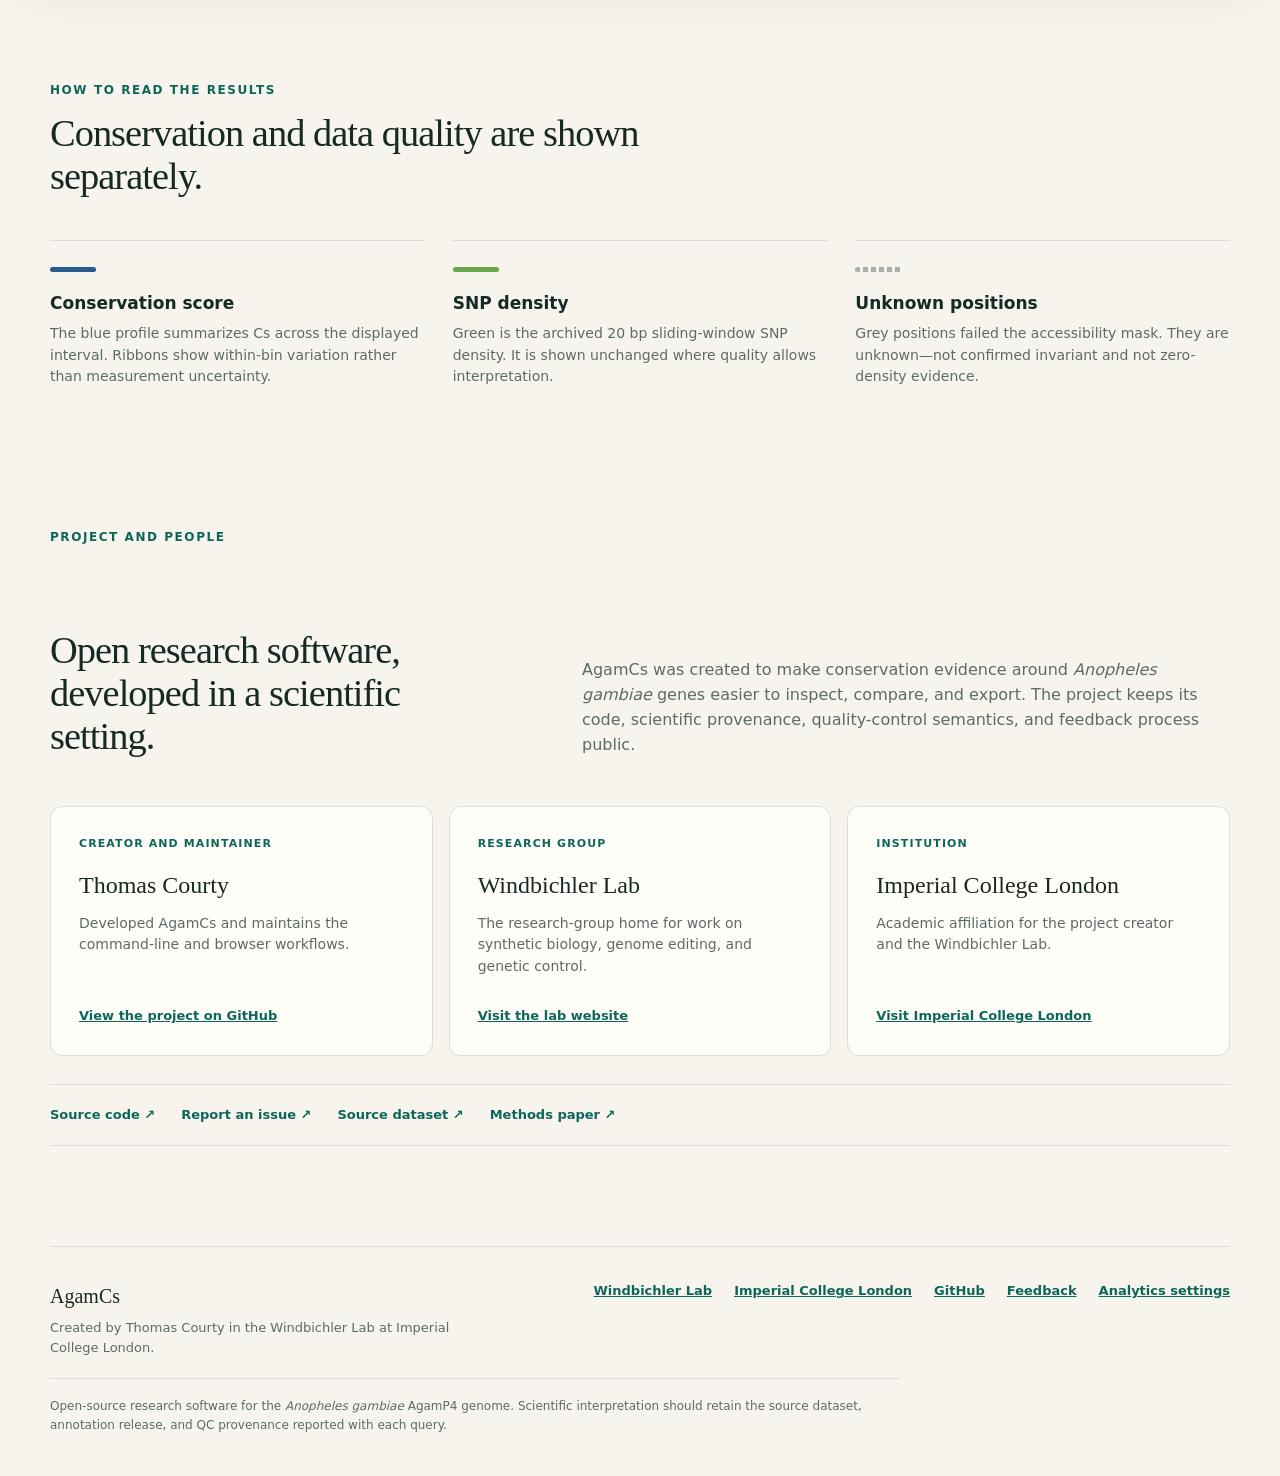
==== commit 437cdbe6: "Prototype CRISPOR guide exploration for Pages" ====
--- a/docs/index.html
+++ b/docs/index.html
@@ -16,23 +16,25 @@
   <title>AgamCs conservation explorer</title>
   <link rel="canonical" href="https://tycour.github.io/AgamCs/">
   <link rel="icon" href="assets/favicon.svg" type="image/svg+xml">
-  <link rel="stylesheet" href="assets/site.css?v=2026-10-15-restore-gene-search-v1">
-  <script src="assets/plot-model.js?v=2026-10-15-restore-gene-search-v1" defer></script>
-  <script src="assets/query-summary.js?v=2026-10-15-restore-gene-search-v1" defer></script>
-  <script src="assets/query-intervals.js?v=2026-10-15-restore-gene-search-v1" defer></script>
-  <script src="assets/notable-windows.js?v=2026-10-15-restore-gene-search-v1" defer></script>
-  <script src="assets/species-context.js?v=2026-10-15-restore-gene-search-v1" defer></script>
-  <script src="assets/query-report.js?v=2026-10-15-restore-gene-search-v1" defer></script>
-  <script src="assets/two-gene-comparison.js?v=2026-10-15-restore-gene-search-v1" defer></script>
-  <script src="assets/live-plots.js?v=2026-10-15-restore-gene-search-v1" defer></script>
-  <script src="assets/gene-search.js?v=2026-10-15-restore-gene-search-v1" defer></script>
-  <script src="assets/gene-ranking.js?v=2026-10-15-restore-gene-search-v1" defer></script>
-  <script src="assets/accession-lookup.js?v=2026-10-15-restore-gene-search-v1" defer></script>
-  <script src="assets/query-contract.js?v=2026-10-15-restore-gene-search-v1" defer></script>
-  <script src="assets/query-interaction.js?v=2026-10-15-restore-gene-search-v1" defer></script>
-  <script src="assets/query-permalink.js?v=2026-10-15-restore-gene-search-v1" defer></script>
-  <script src="assets/analytics.js?v=2026-10-15-restore-gene-search-v1" data-measurement-id="G-25RC4QKPP9" defer></script>
-  <script src="assets/site.js?v=2026-10-15-restore-gene-search-v1" defer></script>
+  <link rel="stylesheet" href="assets/site.css?v=2026-10-16-guide-prototype-v1">
+  <script src="assets/plot-model.js?v=2026-10-16-guide-prototype-v1" defer></script>
+  <script src="assets/query-summary.js?v=2026-10-16-guide-prototype-v1" defer></script>
+  <script src="assets/query-intervals.js?v=2026-10-16-guide-prototype-v1" defer></script>
+  <script src="assets/guide-design.js?v=2026-10-16-guide-prototype-v1" defer></script>
+  <script src="assets/guide-panel.js?v=2026-10-16-guide-prototype-v1" defer></script>
+  <script src="assets/notable-windows.js?v=2026-10-16-guide-prototype-v1" defer></script>
+  <script src="assets/species-context.js?v=2026-10-16-guide-prototype-v1" defer></script>
+  <script src="assets/query-report.js?v=2026-10-16-guide-prototype-v1" defer></script>
+  <script src="assets/two-gene-comparison.js?v=2026-10-16-guide-prototype-v1" defer></script>
+  <script src="assets/live-plots.js?v=2026-10-16-guide-prototype-v1" defer></script>
+  <script src="assets/gene-search.js?v=2026-10-16-guide-prototype-v1" defer></script>
+  <script src="assets/gene-ranking.js?v=2026-10-16-guide-prototype-v1" defer></script>
+  <script src="assets/accession-lookup.js?v=2026-10-16-guide-prototype-v1" defer></script>
+  <script src="assets/query-contract.js?v=2026-10-16-guide-prototype-v1" defer></script>
+  <script src="assets/query-interaction.js?v=2026-10-16-guide-prototype-v1" defer></script>
+  <script src="assets/query-permalink.js?v=2026-10-16-guide-prototype-v1" defer></script>
+  <script src="assets/analytics.js?v=2026-10-16-guide-prototype-v1" data-measurement-id="G-25RC4QKPP9" defer></script>
+  <script src="assets/site.js?v=2026-10-16-guide-prototype-v1" defer></script>
 </head>
 <body>
   <header class="site-header">
@@ -202,6 +204,19 @@
           <div><dt>Annotation</dt><dd id="resolved-annotation">—</dd></div>
           <div><dt>Index</dt><dd id="resolved-index-version">—</dd></div>
         </dl>
+        <section class="guide-panel" id="guide-panel" aria-labelledby="guide-heading">
+          <div class="query-summary-heading"><div><p class="eyebrow">Optional · prototype</p><h3 id="guide-heading">Explore CRISPR guides</h3><p>20-base spacers with an NGG PAM. Choose a guide to inspect conservation and variation at its binding site.</p></div></div>
+          <div class="guide-controls"><label><input type="checkbox" id="guide-enable"> Explore guides in this interval</label><label><input type="checkbox" id="guide-overlay"> Show selected guide and PAM on both figures</label></div>
+          <p id="guide-status" role="status">Run a query to explore guides.</p>
+          <div id="guide-examples" class="guide-examples"><span>Prototype examples:</span><button type="button" data-region="2L:1000000-1000999">Benchmark locus</button><button type="button" data-region="2L:28585064-28586748">AGAP006241</button><button type="button" data-region="3L:3855186-3858609">AGAP010449</button><button type="button" data-region="3R:38377342-38377436">AGAP009678</button></div>
+          <div id="guide-content" hidden>
+            <p class="field-help">Sequences are written 5′→3′ in guide orientation; the orange triplet is the PAM. Activity is a Doench 2016 prediction, not measured activity in Anopheles. Guides with repeated exact matches remain visible with warnings.</p>
+            <div class="guide-table-scroll" tabindex="0" aria-label="Scored guides in native CRISPOR order"><table class="query-summary-table guide-table"><thead><tr><th scope="col">CRISPOR order</th><th scope="col">Spacer + PAM / location</th><th scope="col">MIT specificity</th><th scope="col">Predicted activity</th><th scope="col">Spacer mean Cs</th><th scope="col">Spacer mean SNP density</th><th scope="col">Exact matches</th><th scope="col">Warnings</th></tr></thead><tbody id="guide-body"></tbody></table></div>
+            <div id="guide-details" class="guide-details" aria-live="polite" hidden></div>
+            <div class="report-actions"><a class="button secondary" id="guide-download" download hidden>Download guide TSV</a><a class="button secondary" id="guide-json-download" download hidden>Download guide report (JSON)</a></div>
+            <p class="summary-method">Cs means use finite bases. SNP means use valid accessible focal bases and retain the source’s centred 20-base rolling density; they are not counts of variants within the guide. Unknown bases are not zero. Spacer and PAM summaries are separate in the selected-guide details and downloads. These contextual values do not alter CRISPOR order. Guide selection is recorded in the separate guide report, not the general query permalink/report.</p>
+          </div>
+        </section>
         <div class="live-visuals" id="live-visuals" hidden>
           <div class="live-visual-heading">
             <div>
@@ -391,36 +406,6 @@
             </table>
           </div>
           <p class="summary-method" id="species-context-method">Zero-coded positions mean no detected CNEr interval and are excluded from identity means. Species fractions use query bases; clade fractions use species × query-base denominators. A 100-bp window qualifies at 80% detected species-bases. Clade rows are limited to named groups already present in the versioned topology; polytomies remain unresolved.</p>
-        </section>
-        <section class="query-summary notable-windows" id="notable-windows" aria-labelledby="notable-windows-heading" hidden>
-          <div class="query-summary-heading">
-            <div>
-              <h3 id="notable-windows-heading">Notable 100-base windows</h3>
-              <p id="notable-windows-subject">Run a query to identify fixed, query-anchored windows.</p>
-            </div>
-            <code id="notable-windows-version">agamcs-notable-windows-v1</code>
-          </div>
-          <p class="summary-method" id="notable-windows-method"></p>
-          <div class="notable-window-grid">
-            <section aria-labelledby="highest-cs-windows-heading">
-              <h4 id="highest-cs-windows-heading">Five highest mean-Cs windows</h4>
-              <div class="query-summary-table-scroll">
-                <table class="query-summary-table notable-window-table">
-                  <thead><tr><th scope="col">Window</th><th scope="col">Bases</th><th scope="col">Finite Cs</th><th scope="col">Mean Cs</th><th scope="col">Accessibility</th><th scope="col">Selected-transcript feature</th><th scope="col">Actions</th></tr></thead>
-                  <tbody id="highest-cs-windows-body"></tbody>
-                </table>
-              </div>
-            </section>
-            <section aria-labelledby="lowest-snp-windows-heading">
-              <h4 id="lowest-snp-windows-heading">Five lowest mean-SNP-density windows</h4>
-              <div class="query-summary-table-scroll">
-                <table class="query-summary-table notable-window-table">
-                  <thead><tr><th scope="col">Window</th><th scope="col">Bases</th><th scope="col">Finite Cs</th><th scope="col">Mean SNP density</th><th scope="col">Accessibility</th><th scope="col">Selected-transcript feature</th><th scope="col">Actions</th></tr></thead>
-                  <tbody id="lowest-snp-windows-body"></tbody>
-                </table>
-              </div>
-            </section>
-          </div>
         </section>
         <section class="query-summary query-report-actions" id="query-report-actions" aria-labelledby="query-report-heading" hidden>
           <div class="query-summary-heading">
--- a/docs/assets/site.css
+++ b/docs/assets/site.css
@@ -452,3 +452,25 @@
 }
 
 @media (prefers-reduced-motion: reduce) { html { scroll-behavior: auto; } }
+
+/* Optional guide prototype. Sequence/PAM colors are also embedded in exported SVGs. */
+.guide-panel { margin: 1.5rem 0; padding: 1.5rem; border: 1px solid #c6d9d7; border-radius: 14px; background: #f7fbfa; }
+.guide-controls, .guide-examples { display: flex; flex-wrap: wrap; gap: .75rem 1.5rem; align-items: center; margin: .8rem 0; }
+.guide-controls label { display: flex; gap: .5rem; align-items: center; }
+.guide-controls input { width: auto; }
+.guide-examples button { border: 0; color: #17636b; background: transparent; text-decoration: underline; cursor: pointer; padding: .3rem; }
+.guide-table-scroll { max-height: 29rem; overflow: auto; margin: 1rem 0; border: 1px solid #d7e3e1; border-radius: 8px; }
+.guide-table { min-width: 1100px; }
+.guide-table thead { position: sticky; top: 0; z-index: 1; background: #edf5f3; }
+.guide-sequence { white-space: nowrap; font-size: .9rem; letter-spacing: .02em; color: #006f78; }
+.guide-pam { color: #a74e00; background: #fff0d8; margin-left: .3rem; font-weight: 750; padding: .1rem .2rem; border-radius: 3px; }
+.guide-select { min-width: 2.6rem; padding: .5rem; border-radius: 6px; border: 1px solid #85a9a6; background: white; color: #174c50; cursor: pointer; }
+.guide-select[aria-pressed="true"] { background: #17636b; color: white; border-color: #17636b; }
+.guide-warning { color: #8a4800; font-size: .82rem; min-width: 12rem; }
+.guide-details { padding: 1rem; background: white; border-left: 4px solid #007f88; margin: 1rem 0; border-radius: 6px; }
+.guide-details p { margin: .5rem 0; }
+.guide-details .guide-sequence { font-size: 1.05rem; }
+@media (max-width: 650px) { .guide-panel { padding: .8rem; } .guide-controls { align-items: flex-start; flex-direction: column; } .guide-details .guide-sequence { font-size: .85rem; } }
+
+.guide-table .guide-sequence span { display: inline; }
+.guide-table .guide-sequence { display: inline-block; min-width: 25ch; }
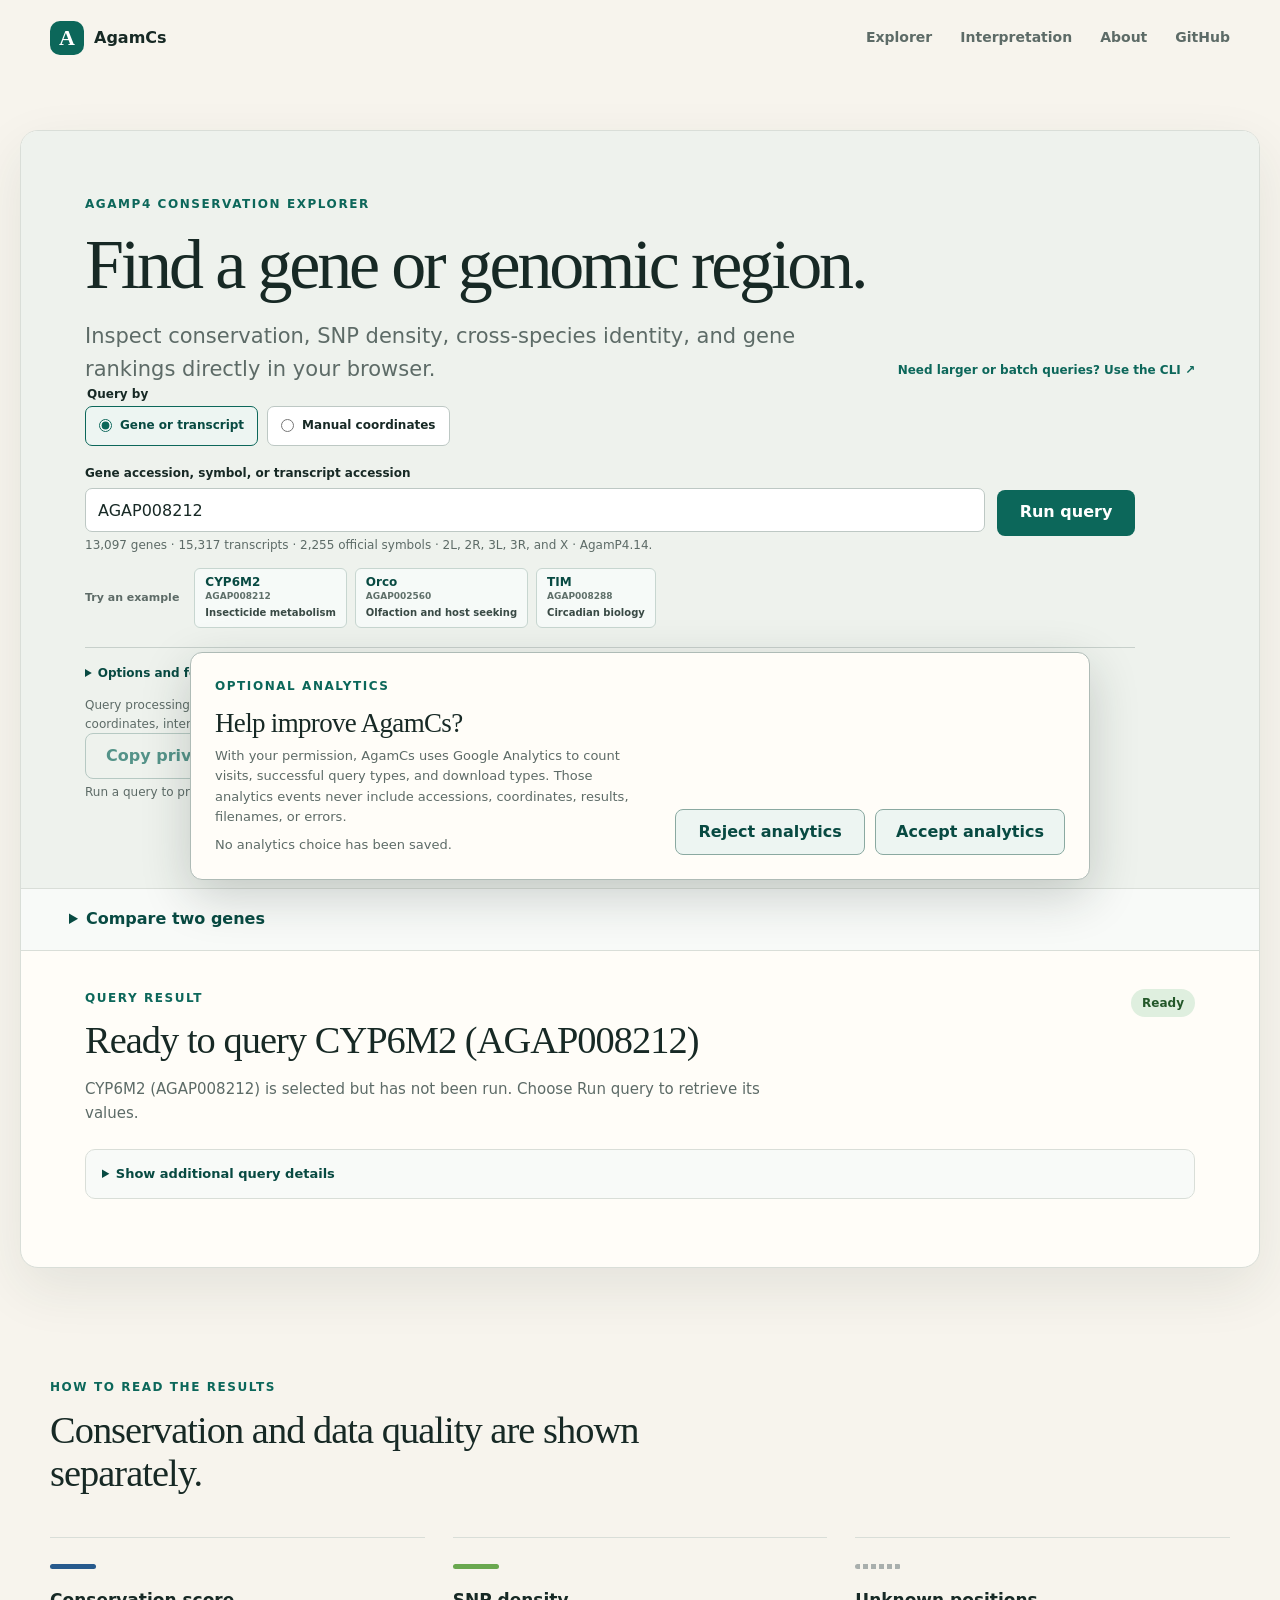
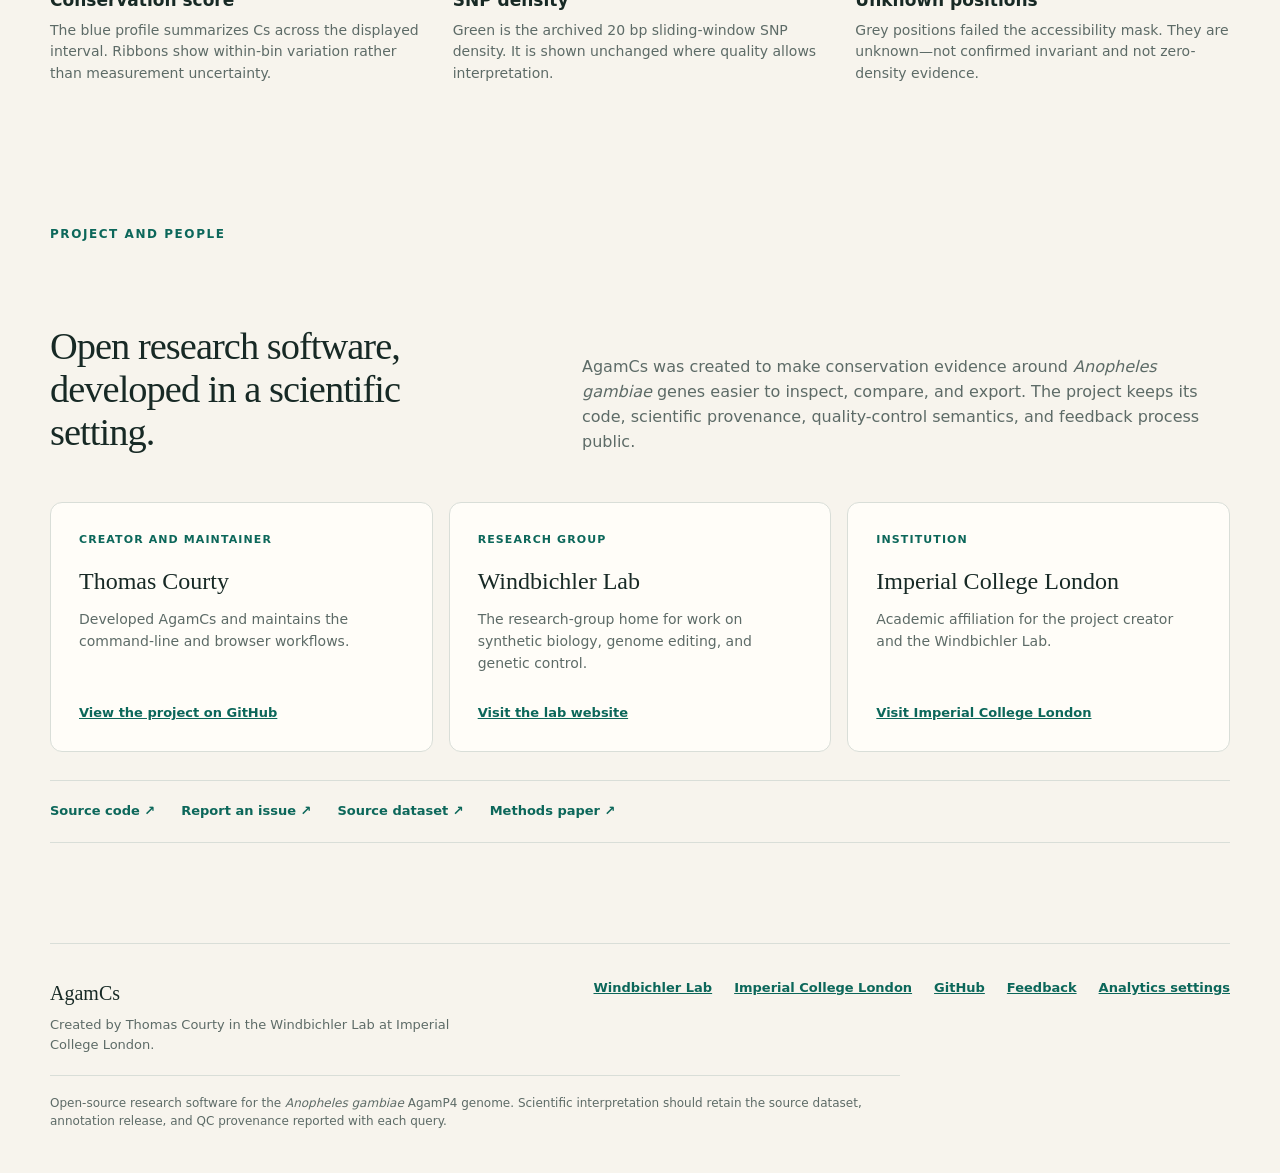
==== commit 2cf25683: "Move guide explorer below conservation figure" ====
--- a/docs/index.html
+++ b/docs/index.html
@@ -16,25 +16,25 @@
   <title>AgamCs conservation explorer</title>
   <link rel="canonical" href="https://tycour.github.io/AgamCs/">
   <link rel="icon" href="assets/favicon.svg" type="image/svg+xml">
-  <link rel="stylesheet" href="assets/site.css?v=2026-10-16-guide-prototype-v1">
-  <script src="assets/plot-model.js?v=2026-10-16-guide-prototype-v1" defer></script>
-  <script src="assets/query-summary.js?v=2026-10-16-guide-prototype-v1" defer></script>
-  <script src="assets/query-intervals.js?v=2026-10-16-guide-prototype-v1" defer></script>
-  <script src="assets/guide-design.js?v=2026-10-16-guide-prototype-v1" defer></script>
-  <script src="assets/guide-panel.js?v=2026-10-16-guide-prototype-v1" defer></script>
-  <script src="assets/notable-windows.js?v=2026-10-16-guide-prototype-v1" defer></script>
-  <script src="assets/species-context.js?v=2026-10-16-guide-prototype-v1" defer></script>
-  <script src="assets/query-report.js?v=2026-10-16-guide-prototype-v1" defer></script>
-  <script src="assets/two-gene-comparison.js?v=2026-10-16-guide-prototype-v1" defer></script>
-  <script src="assets/live-plots.js?v=2026-10-16-guide-prototype-v1" defer></script>
-  <script src="assets/gene-search.js?v=2026-10-16-guide-prototype-v1" defer></script>
-  <script src="assets/gene-ranking.js?v=2026-10-16-guide-prototype-v1" defer></script>
-  <script src="assets/accession-lookup.js?v=2026-10-16-guide-prototype-v1" defer></script>
-  <script src="assets/query-contract.js?v=2026-10-16-guide-prototype-v1" defer></script>
-  <script src="assets/query-interaction.js?v=2026-10-16-guide-prototype-v1" defer></script>
-  <script src="assets/query-permalink.js?v=2026-10-16-guide-prototype-v1" defer></script>
-  <script src="assets/analytics.js?v=2026-10-16-guide-prototype-v1" data-measurement-id="G-25RC4QKPP9" defer></script>
-  <script src="assets/site.js?v=2026-10-16-guide-prototype-v1" defer></script>
+  <link rel="stylesheet" href="assets/site.css?v=2026-10-17-guide-sort-filter-v1">
+  <script src="assets/plot-model.js?v=2026-10-17-guide-sort-filter-v1" defer></script>
+  <script src="assets/query-summary.js?v=2026-10-17-guide-sort-filter-v1" defer></script>
+  <script src="assets/query-intervals.js?v=2026-10-17-guide-sort-filter-v1" defer></script>
+  <script src="assets/guide-design.js?v=2026-10-17-guide-sort-filter-v1" defer></script>
+  <script src="assets/guide-panel.js?v=2026-10-17-guide-sort-filter-v1" defer></script>
+  <script src="assets/notable-windows.js?v=2026-10-17-guide-sort-filter-v1" defer></script>
+  <script src="assets/species-context.js?v=2026-10-17-guide-sort-filter-v1" defer></script>
+  <script src="assets/query-report.js?v=2026-10-17-guide-sort-filter-v1" defer></script>
+  <script src="assets/two-gene-comparison.js?v=2026-10-17-guide-sort-filter-v1" defer></script>
+  <script src="assets/live-plots.js?v=2026-10-17-guide-sort-filter-v1" defer></script>
+  <script src="assets/gene-search.js?v=2026-10-17-guide-sort-filter-v1" defer></script>
+  <script src="assets/gene-ranking.js?v=2026-10-17-guide-sort-filter-v1" defer></script>
+  <script src="assets/accession-lookup.js?v=2026-10-17-guide-sort-filter-v1" defer></script>
+  <script src="assets/query-contract.js?v=2026-10-17-guide-sort-filter-v1" defer></script>
+  <script src="assets/query-interaction.js?v=2026-10-17-guide-sort-filter-v1" defer></script>
+  <script src="assets/query-permalink.js?v=2026-10-17-guide-sort-filter-v1" defer></script>
+  <script src="assets/analytics.js?v=2026-10-17-guide-sort-filter-v1" data-measurement-id="G-25RC4QKPP9" defer></script>
+  <script src="assets/site.js?v=2026-10-17-guide-sort-filter-v1" defer></script>
 </head>
 <body>
   <header class="site-header">
@@ -204,19 +204,6 @@
           <div><dt>Annotation</dt><dd id="resolved-annotation">—</dd></div>
           <div><dt>Index</dt><dd id="resolved-index-version">—</dd></div>
         </dl>
-        <section class="guide-panel" id="guide-panel" aria-labelledby="guide-heading">
-          <div class="query-summary-heading"><div><p class="eyebrow">Optional · prototype</p><h3 id="guide-heading">Explore CRISPR guides</h3><p>20-base spacers with an NGG PAM. Choose a guide to inspect conservation and variation at its binding site.</p></div></div>
-          <div class="guide-controls"><label><input type="checkbox" id="guide-enable"> Explore guides in this interval</label><label><input type="checkbox" id="guide-overlay"> Show selected guide and PAM on both figures</label></div>
-          <p id="guide-status" role="status">Run a query to explore guides.</p>
-          <div id="guide-examples" class="guide-examples"><span>Prototype examples:</span><button type="button" data-region="2L:1000000-1000999">Benchmark locus</button><button type="button" data-region="2L:28585064-28586748">AGAP006241</button><button type="button" data-region="3L:3855186-3858609">AGAP010449</button><button type="button" data-region="3R:38377342-38377436">AGAP009678</button></div>
-          <div id="guide-content" hidden>
-            <p class="field-help">Sequences are written 5′→3′ in guide orientation; the orange triplet is the PAM. Activity is a Doench 2016 prediction, not measured activity in Anopheles. Guides with repeated exact matches remain visible with warnings.</p>
-            <div class="guide-table-scroll" tabindex="0" aria-label="Scored guides in native CRISPOR order"><table class="query-summary-table guide-table"><thead><tr><th scope="col">CRISPOR order</th><th scope="col">Spacer + PAM / location</th><th scope="col">MIT specificity</th><th scope="col">Predicted activity</th><th scope="col">Spacer mean Cs</th><th scope="col">Spacer mean SNP density</th><th scope="col">Exact matches</th><th scope="col">Warnings</th></tr></thead><tbody id="guide-body"></tbody></table></div>
-            <div id="guide-details" class="guide-details" aria-live="polite" hidden></div>
-            <div class="report-actions"><a class="button secondary" id="guide-download" download hidden>Download guide TSV</a><a class="button secondary" id="guide-json-download" download hidden>Download guide report (JSON)</a></div>
-            <p class="summary-method">Cs means use finite bases. SNP means use valid accessible focal bases and retain the source’s centred 20-base rolling density; they are not counts of variants within the guide. Unknown bases are not zero. Spacer and PAM summaries are separate in the selected-guide details and downloads. These contextual values do not alter CRISPOR order. Guide selection is recorded in the separate guide report, not the general query permalink/report.</p>
-          </div>
-        </section>
         <div class="live-visuals" id="live-visuals" hidden>
           <div class="live-visual-heading">
             <div>
@@ -233,6 +220,43 @@
             <div class="live-plot" id="live-signal-plot"></div>
             <a class="download-link figure-download" id="live-signal-download" hidden download>Download Cs + SNP/QC figure (SVG)</a>
           </section>
+          <details class="guide-disclosure" id="guide-disclosure">
+            <summary>Explore CRISPR guides <span>Optional · 20-base spacers with NGG PAM</span></summary>
+            <section class="guide-panel" id="guide-panel" aria-label="CRISPR guide settings" hidden>
+              <p class="field-help">Choose a 20-base NGG guide to inspect conservation and variation at its binding site.</p>
+              <div class="guide-controls"><label><input type="checkbox" id="guide-enable"> Explore guides in this interval</label><label><input type="checkbox" id="guide-overlay"> Show selected guide and PAM on both figures</label></div>
+              <p id="guide-status" role="status">Run a query to explore guides.</p>
+              <div id="guide-examples" class="guide-examples"><span>Prototype examples:</span><button type="button" data-region="2L:1000000-1000999">Benchmark locus</button><button type="button" data-region="2L:28585064-28586748">AGAP006241</button><button type="button" data-region="3L:3855186-3858609">AGAP010449</button><button type="button" data-region="3R:38377342-38377436">AGAP009678</button></div>
+              <div id="guide-content" hidden>
+                <p class="field-help">Sequences are written 5′→3′ in guide orientation; the orange triplet is the PAM. Activity is a Doench 2016 prediction, not measured activity in Anopheles. Guides with repeated exact matches remain visible with warnings.</p>
+                <details class="guide-filters">
+                  <summary>Filter by metric or sequence</summary>
+                  <p class="field-help">Set a minimum, maximum, or both for any numeric column. A bound excludes guides where that metric is unavailable. Bounds include their endpoints.</p>
+                  <fieldset><legend>Numeric ranges</legend><div id="guide-filter-grid" class="guide-filter-grid"></div></fieldset>
+                  <label for="guide-filter-text">Sequence, chromosome, strand, or warning contains
+                    <input id="guide-filter-text" type="search" placeholder="For example, exact reference matches">
+                  </label>
+                </details>
+                <p id="guide-view-status" role="status" aria-live="polite"></p>
+                <div class="guide-table-scroll" tabindex="0" aria-label="Scored guides; select a column heading to sort"><table class="query-summary-table guide-table"><thead id="guide-table-head"><tr>
+                  <th scope="col" data-sort="tool_rank" aria-sort="ascending"><button type="button" data-sort="tool_rank" class="guide-sort-header" aria-label="Sort by CRISPOR order">CRISPOR order <span aria-hidden="true">↑</span></button></th>
+                  <th scope="col" data-sort="start" aria-sort="none"><button type="button" data-sort="start" class="guide-sort-header" aria-label="Sort by genomic position">Spacer + PAM / location</button></th>
+                  <th scope="col" data-sort="mit_specificity" aria-sort="none"><button type="button" data-sort="mit_specificity" class="guide-sort-header" aria-label="Sort by MIT specificity">MIT specificity</button></th>
+                  <th scope="col" data-sort="cfd_specificity" aria-sort="none"><button type="button" data-sort="cfd_specificity" class="guide-sort-header" aria-label="Sort by CFD specificity">CFD specificity</button></th>
+                  <th scope="col" data-sort="activity_doench2016" aria-sort="none"><button type="button" data-sort="activity_doench2016" class="guide-sort-header" aria-label="Sort by predicted activity">Predicted activity</button></th>
+                  <th scope="col" data-sort="spacer_mean_cs" aria-sort="none"><button type="button" data-sort="spacer_mean_cs" class="guide-sort-header" aria-label="Sort by spacer mean Cs">Spacer mean Cs</button></th>
+                  <th scope="col" data-sort="spacer_mean_snp_density" aria-sort="none"><button type="button" data-sort="spacer_mean_snp_density" class="guide-sort-header" aria-label="Sort by spacer mean SNP density">Spacer mean SNP density</button></th>
+                  <th scope="col" data-sort="exact_matches" aria-sort="none"><button type="button" data-sort="exact_matches" class="guide-sort-header" aria-label="Sort by exact reference matches">Exact matches</button></th>
+                  <th scope="col" data-sort="off_target_count" aria-sort="none"><button type="button" data-sort="off_target_count" class="guide-sort-header" aria-label="Sort by off-target count">Off-target count</button></th>
+                  <th scope="col" data-sort="gc_percent" aria-sort="none"><button type="button" data-sort="gc_percent" class="guide-sort-header" aria-label="Sort by spacer GC percent">Spacer GC %</button></th>
+                  <th scope="col" data-sort="warnings" aria-sort="none"><button type="button" data-sort="warnings" class="guide-sort-header" aria-label="Sort by warnings">Warnings</button></th>
+                </tr></thead><tbody id="guide-body"></tbody></table></div>
+                <div id="guide-details" class="guide-details" aria-live="polite" hidden></div>
+                <div class="report-actions"><a class="button secondary" id="guide-download" download hidden>Download guide TSV</a><a class="button secondary" id="guide-json-download" download hidden>Download guide report (JSON)</a></div>
+                <p class="summary-method">Click a column heading to sort by that value; click it again to reverse the order. Cs means use finite bases. SNP means use valid accessible focal bases and retain the source’s centred 20-base rolling density; they are not counts of variants within the guide. Unknown bases are not zero. Spacer and PAM summaries are separate in the selected-guide details and downloads. These contextual values do not alter CRISPOR scores. Guide selection is recorded in the separate guide report, not the general query permalink/report.</p>
+              </div>
+            </section>
+          </details>
           <section class="live-figure-section" id="live-heatmap-panel" aria-labelledby="live-heatmap-heading">
             <header class="live-figure-title">
               <div><span>Figure 2</span><h4 id="live-heatmap-heading">Species identity heatmap</h4></div>
--- a/docs/assets/site.css
+++ b/docs/assets/site.css
@@ -455,6 +455,11 @@
 
 /* Optional guide prototype. Sequence/PAM colors are also embedded in exported SVGs. */
 .guide-panel { margin: 1.5rem 0; padding: 1.5rem; border: 1px solid #c6d9d7; border-radius: 14px; background: #f7fbfa; }
+.guide-disclosure { margin: 1.25rem 0; border: 1px solid #c6d9d7; border-radius: 12px; background: #f7fbfa; }
+.guide-disclosure > summary { padding: .9rem 1.1rem; color: #174c50; font-weight: 700; cursor: pointer; }
+.guide-disclosure > summary span { margin-left: .6rem; color: #526369; font-size: .9rem; font-weight: 400; }
+.guide-disclosure[open] > summary { border-bottom: 1px solid #d7e3e1; }
+.guide-disclosure .guide-panel { margin: 0; border: 0; background: transparent; }
 .guide-controls, .guide-examples { display: flex; flex-wrap: wrap; gap: .75rem 1.5rem; align-items: center; margin: .8rem 0; }
 .guide-controls label { display: flex; gap: .5rem; align-items: center; }
 .guide-controls input { width: auto; }
@@ -474,3 +479,18 @@
 
 .guide-table .guide-sequence span { display: inline; }
 .guide-table .guide-sequence { display: inline-block; min-width: 25ch; }
+.guide-filters > label { display: grid; gap: .3rem; }
+.guide-filters input { min-height: 2.5rem; padding: .45rem .6rem; border: 1px solid #9aafad; border-radius: 6px; background: #fff; color: #173d42; }
+.guide-sort-header { border: 0; padding: .25rem; background: transparent; color: inherit; font: inherit; font-weight: 700; text-align: left; text-decoration: underline dotted; text-underline-offset: .2em; cursor: pointer; }
+.guide-sort-header:hover, .guide-sort-header:focus-visible { color: #006f78; text-decoration: underline; }
+.guide-filters { margin: .65rem 0; border: 1px solid #d4e2df; border-radius: 8px; padding: .7rem .9rem; background: #fff; }
+.guide-filters summary { cursor: pointer; color: #17636b; font-weight: 650; }
+.guide-filters fieldset { margin: .8rem 0; border: 0; padding: 0; }
+.guide-filter-grid { display: grid; grid-template-columns: repeat(auto-fit, minmax(14rem, 1fr)); gap: .7rem; }
+.guide-filter-group { padding: .55rem; border: 1px solid #e2ebe9; border-radius: 6px; }
+.guide-filter-group > span { display: block; margin-bottom: .35rem; color: #355457; font-size: .85rem; font-weight: 650; }
+.guide-filter-bounds { display: flex; gap: .5rem; }
+.guide-filter-bounds label { display: grid; flex: 1; gap: .15rem; color: #526369; font-size: .75rem; }
+.guide-filter-bounds input { width: 100%; min-width: 0; }
+#guide-filter-text { display: block; width: min(100%, 32rem); margin: .35rem 0; }
+#guide-view-status { margin: .65rem 0; font-size: .9rem; color: #355457; }
